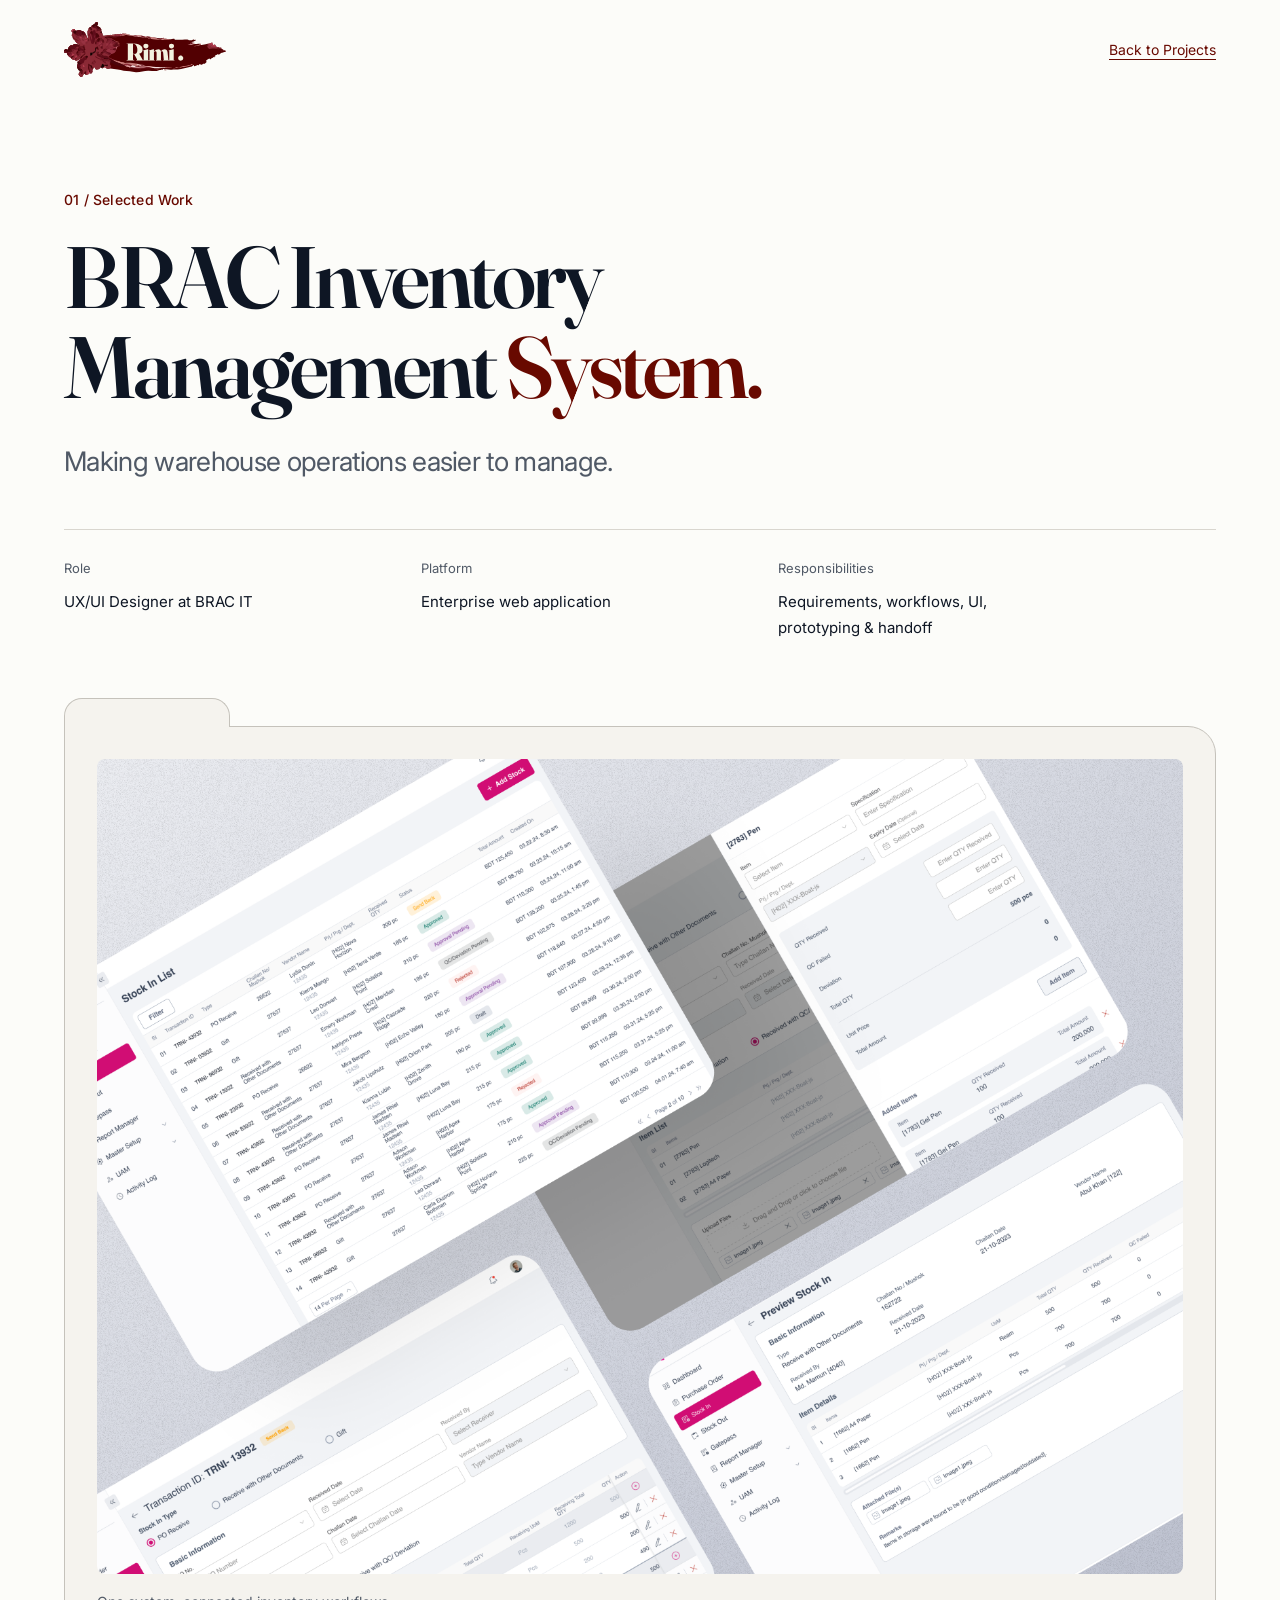
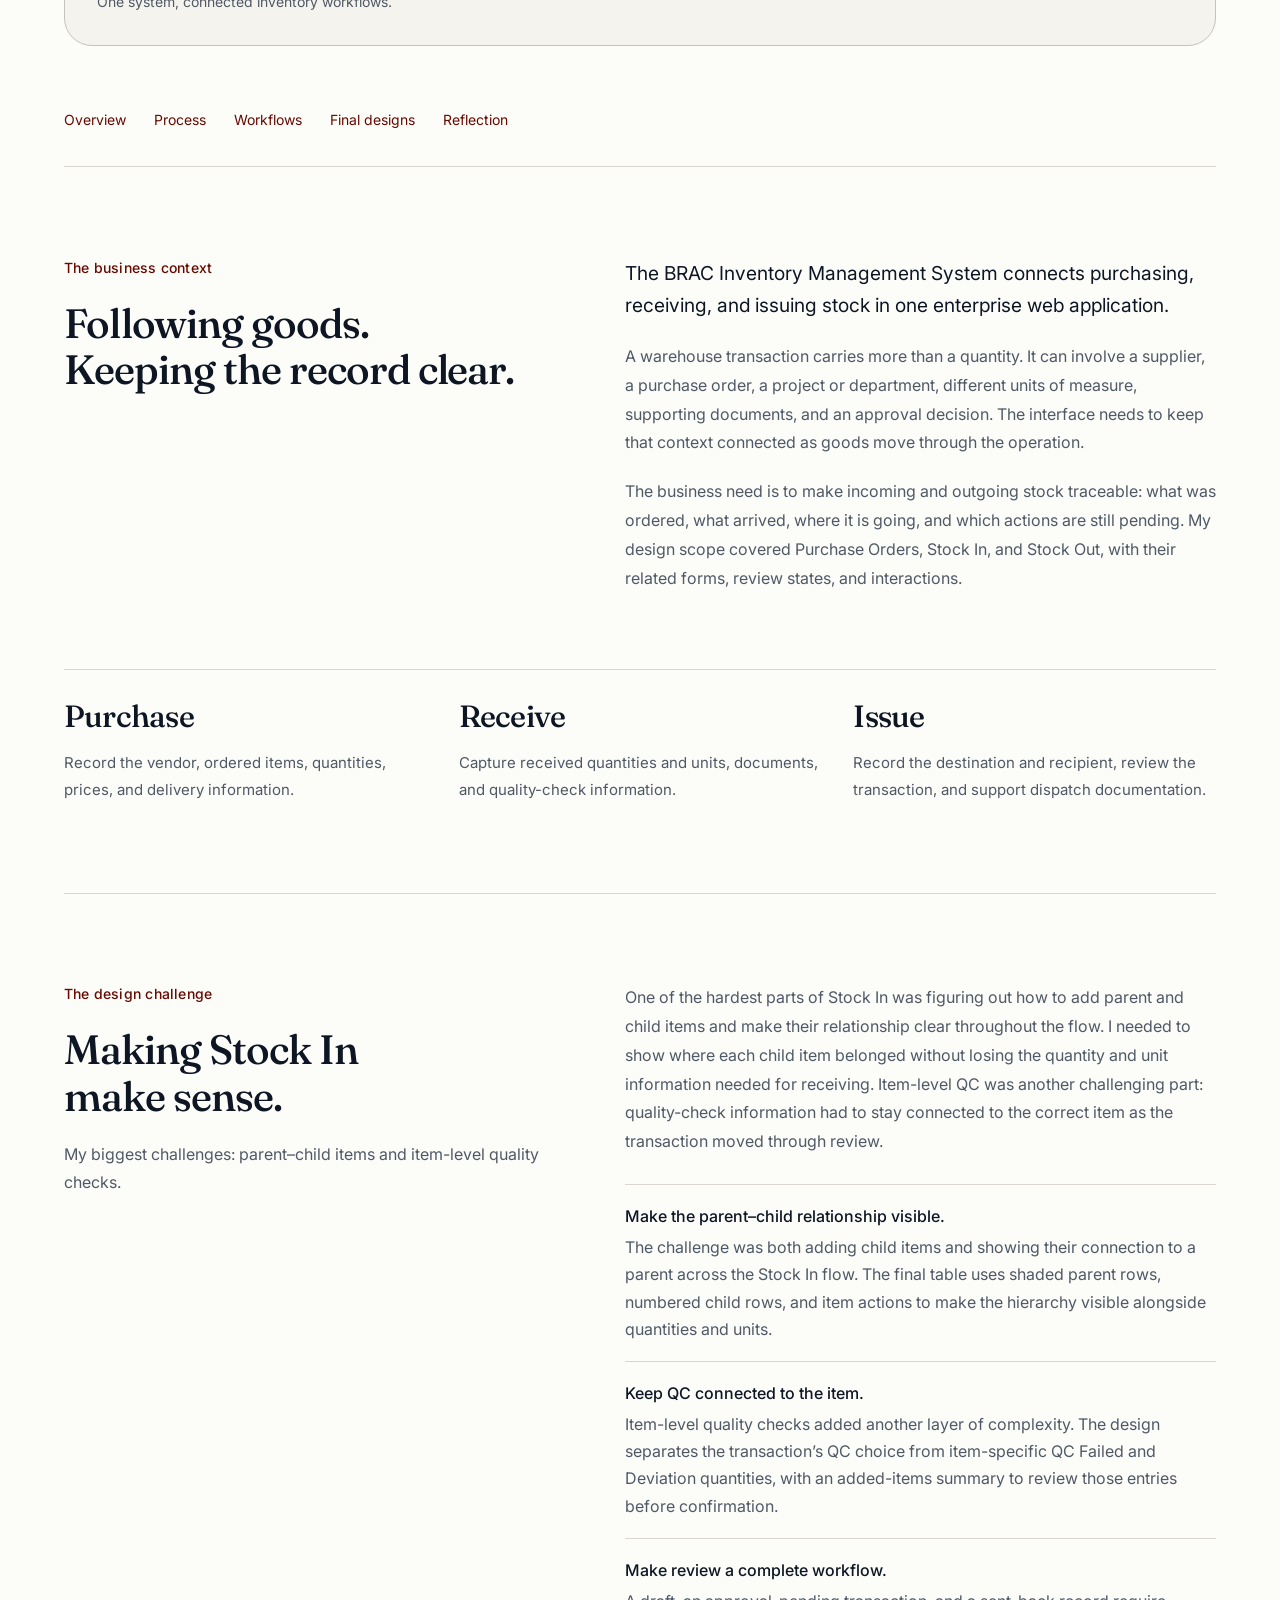
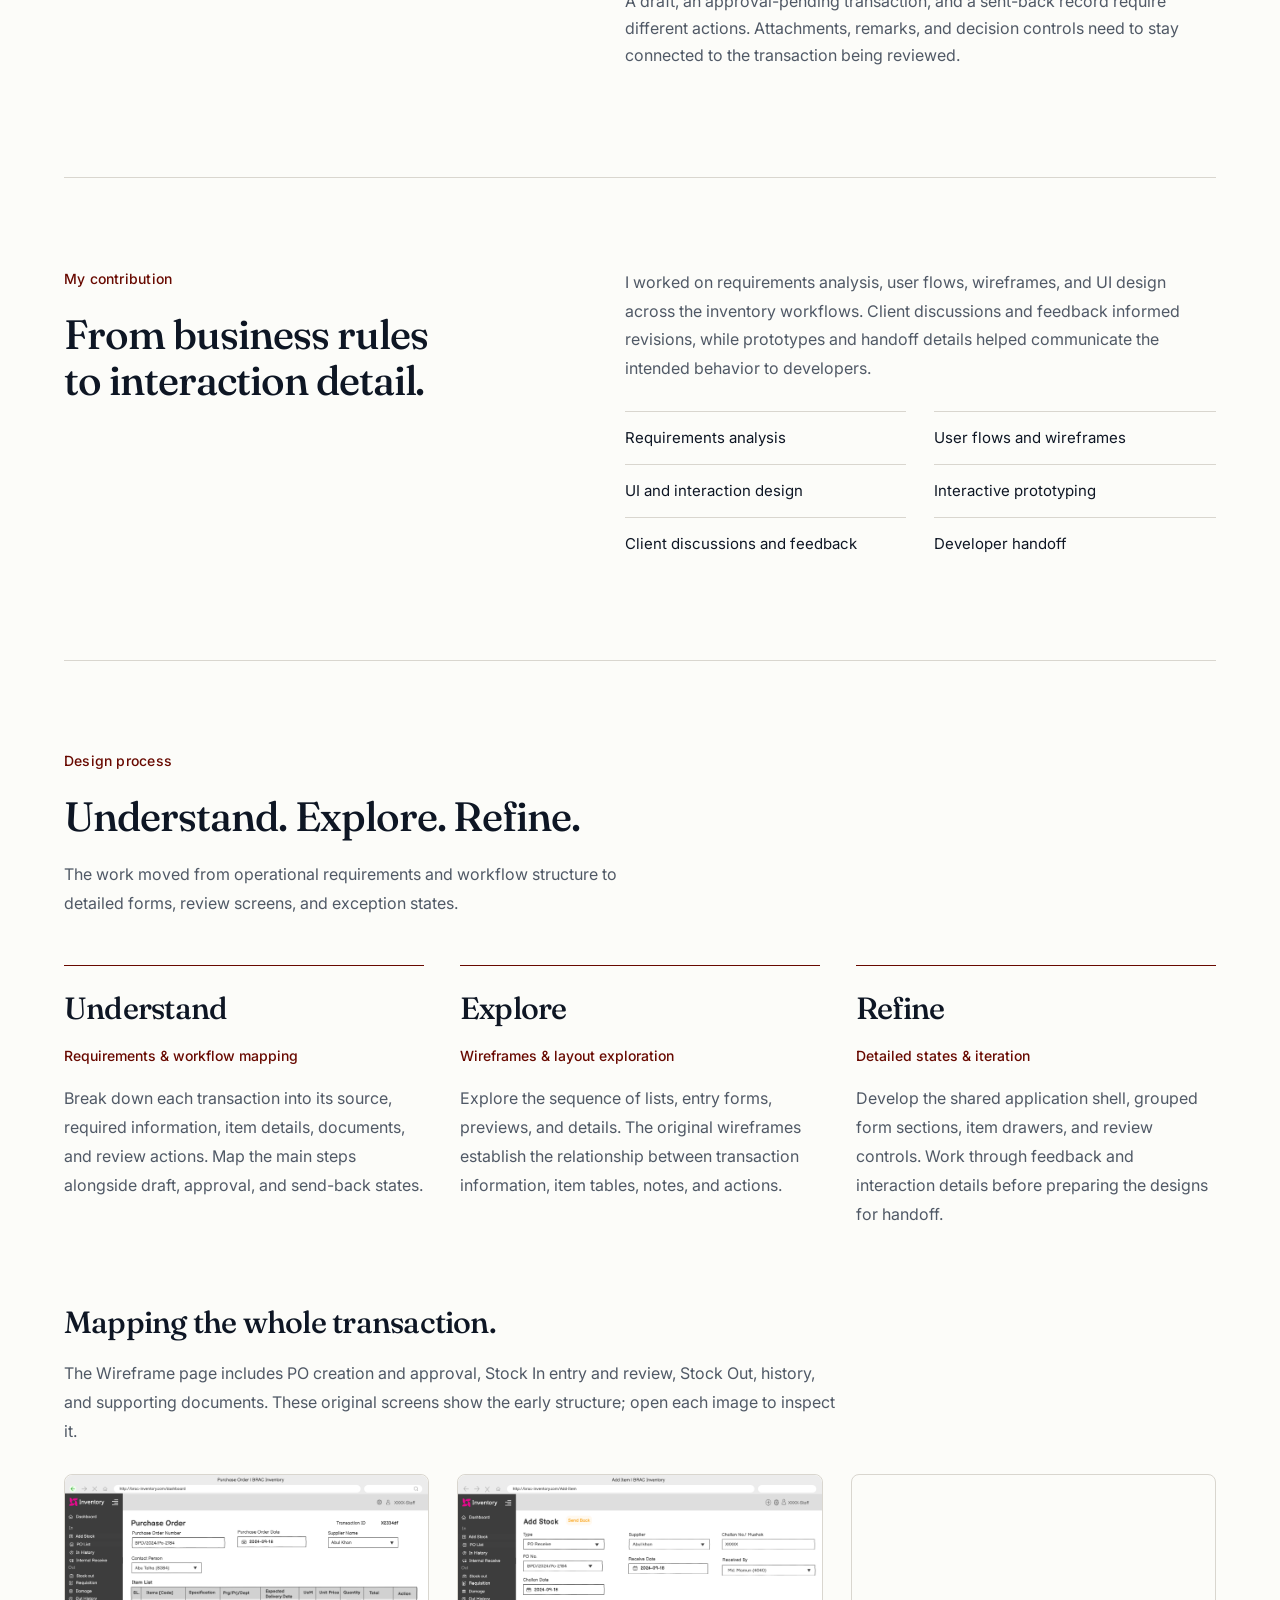
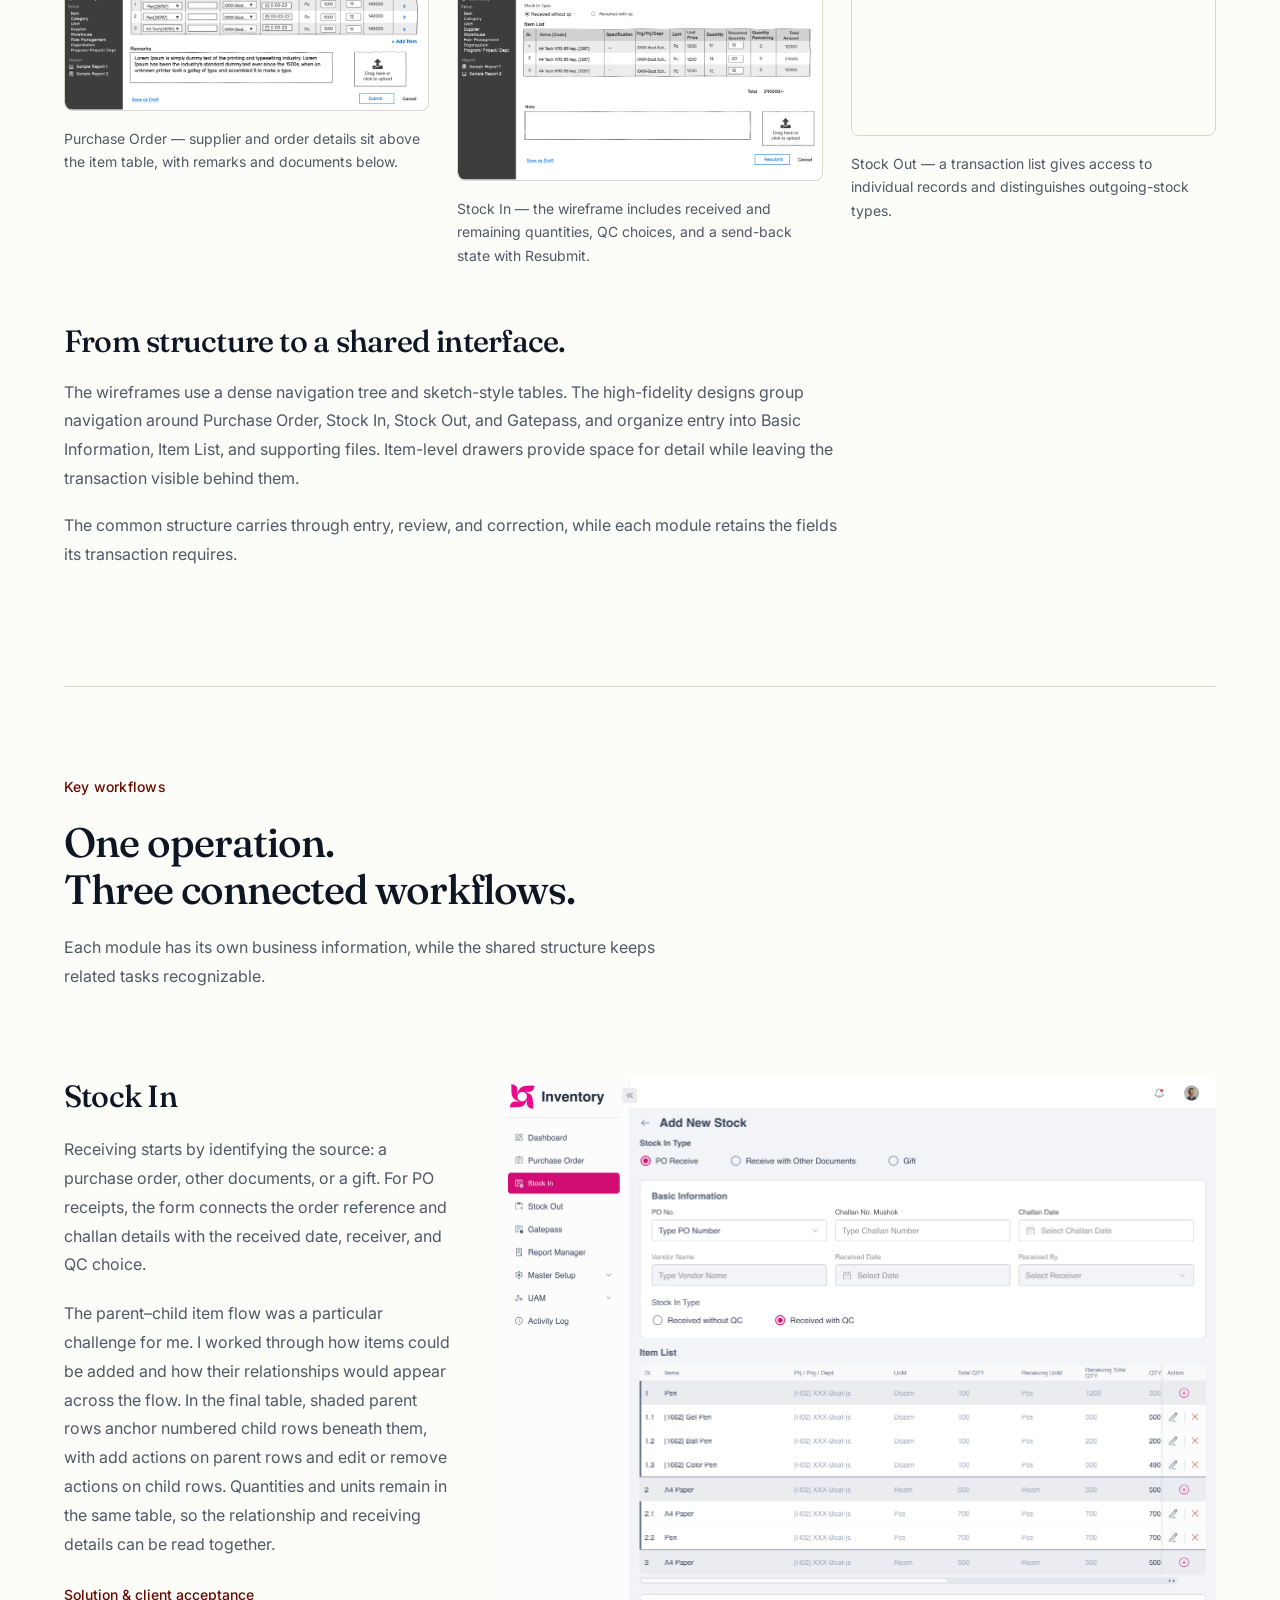
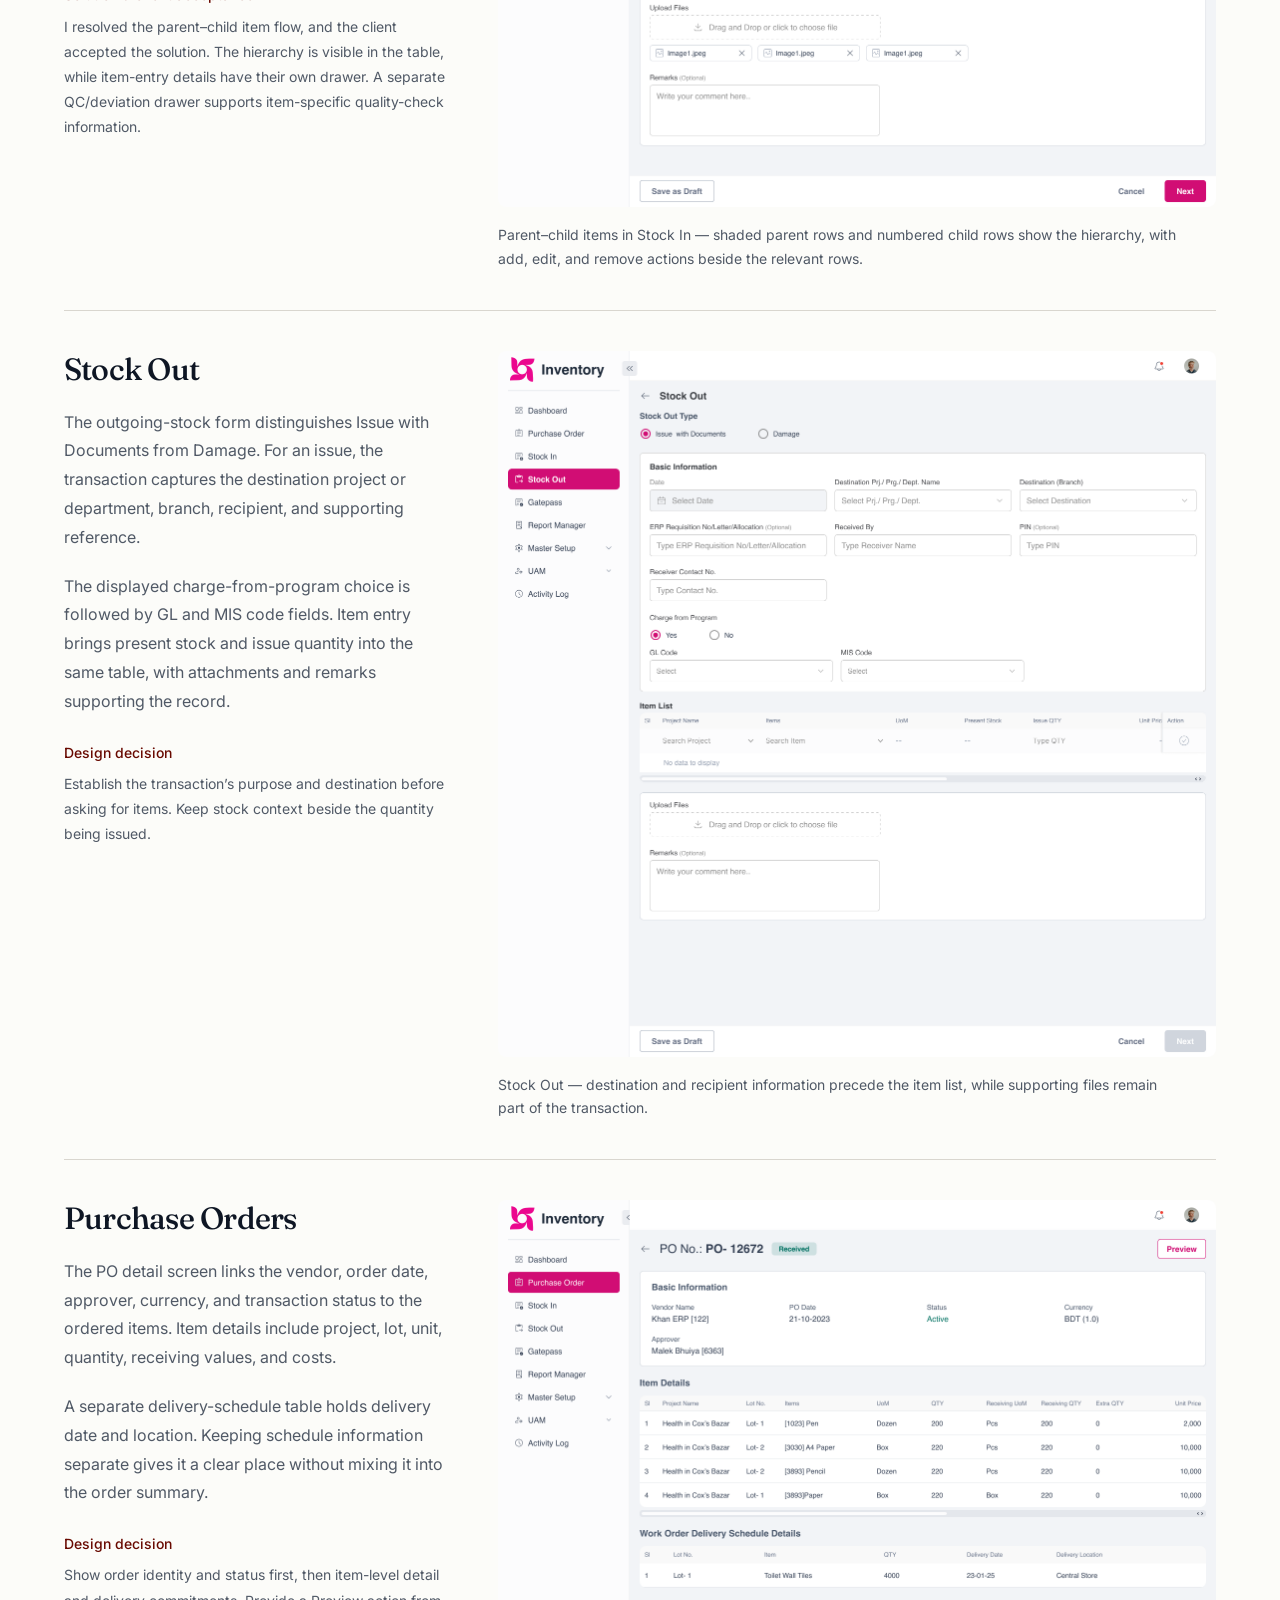
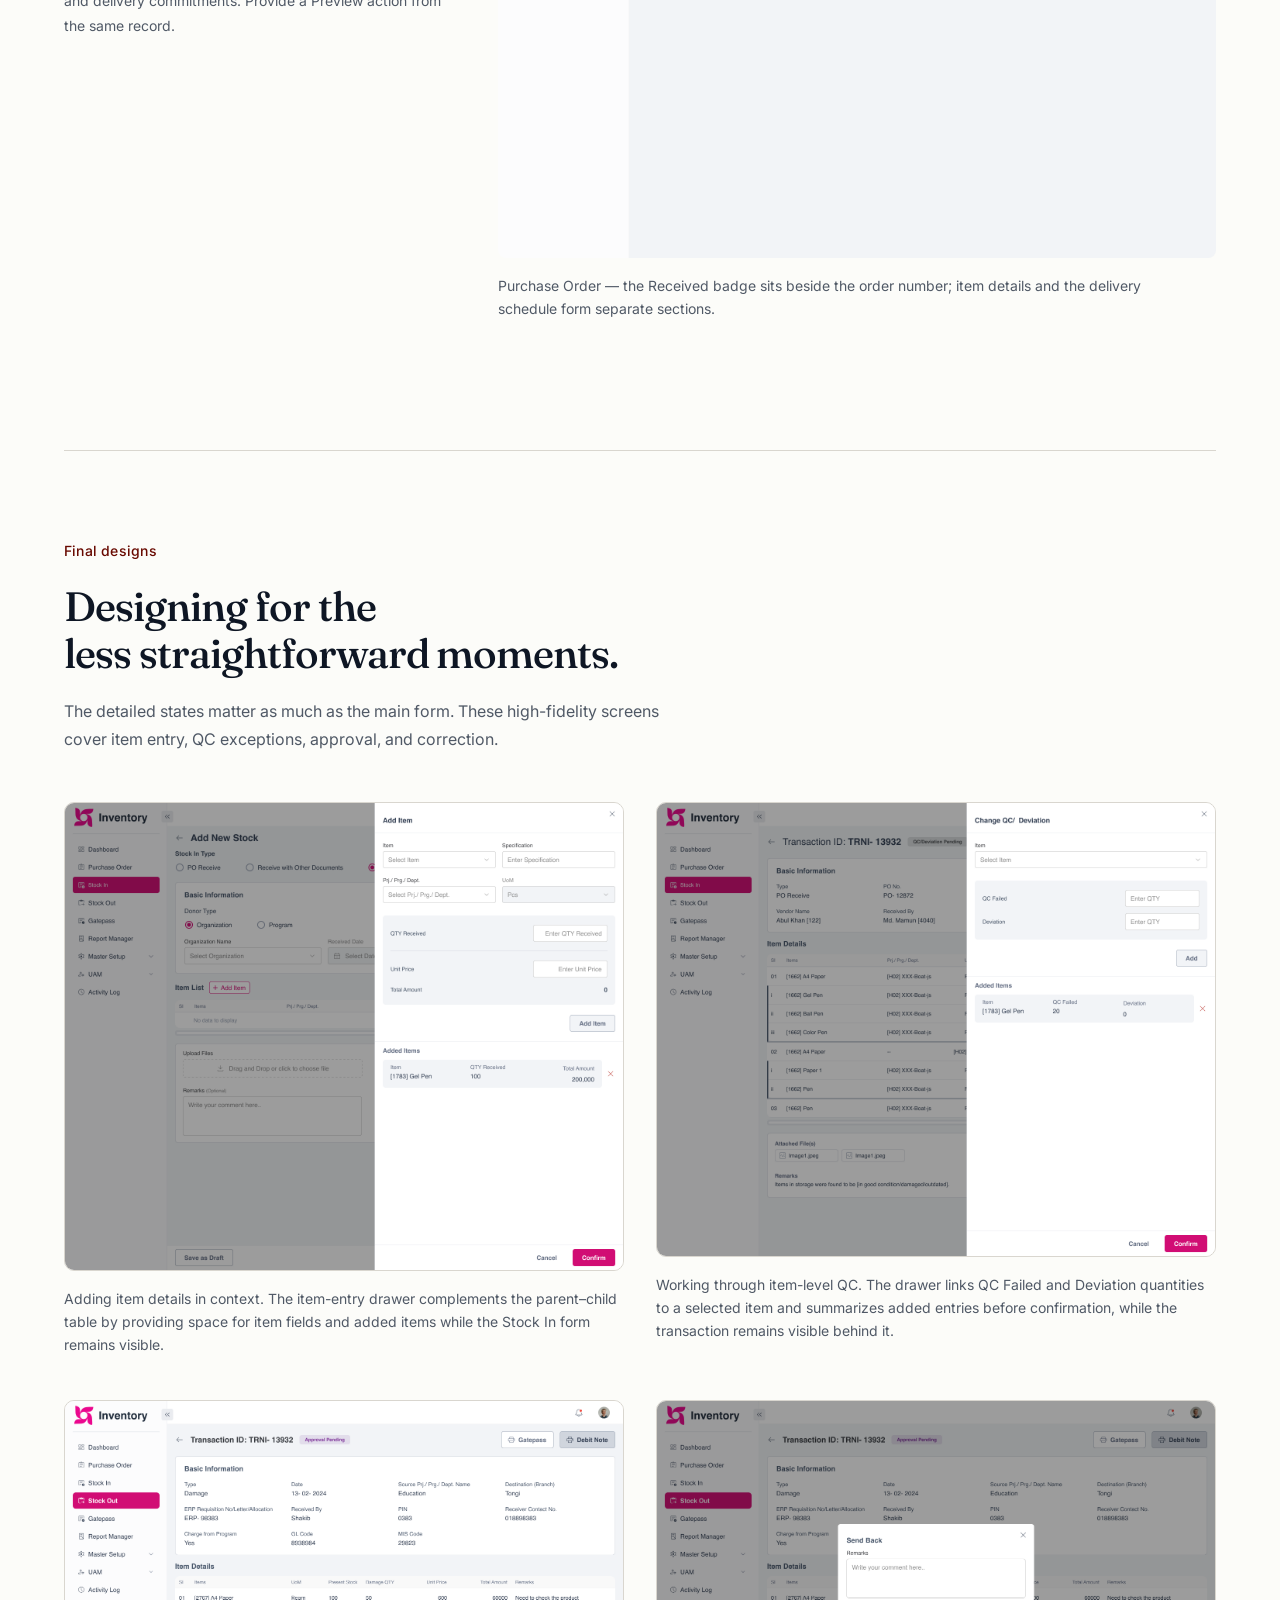
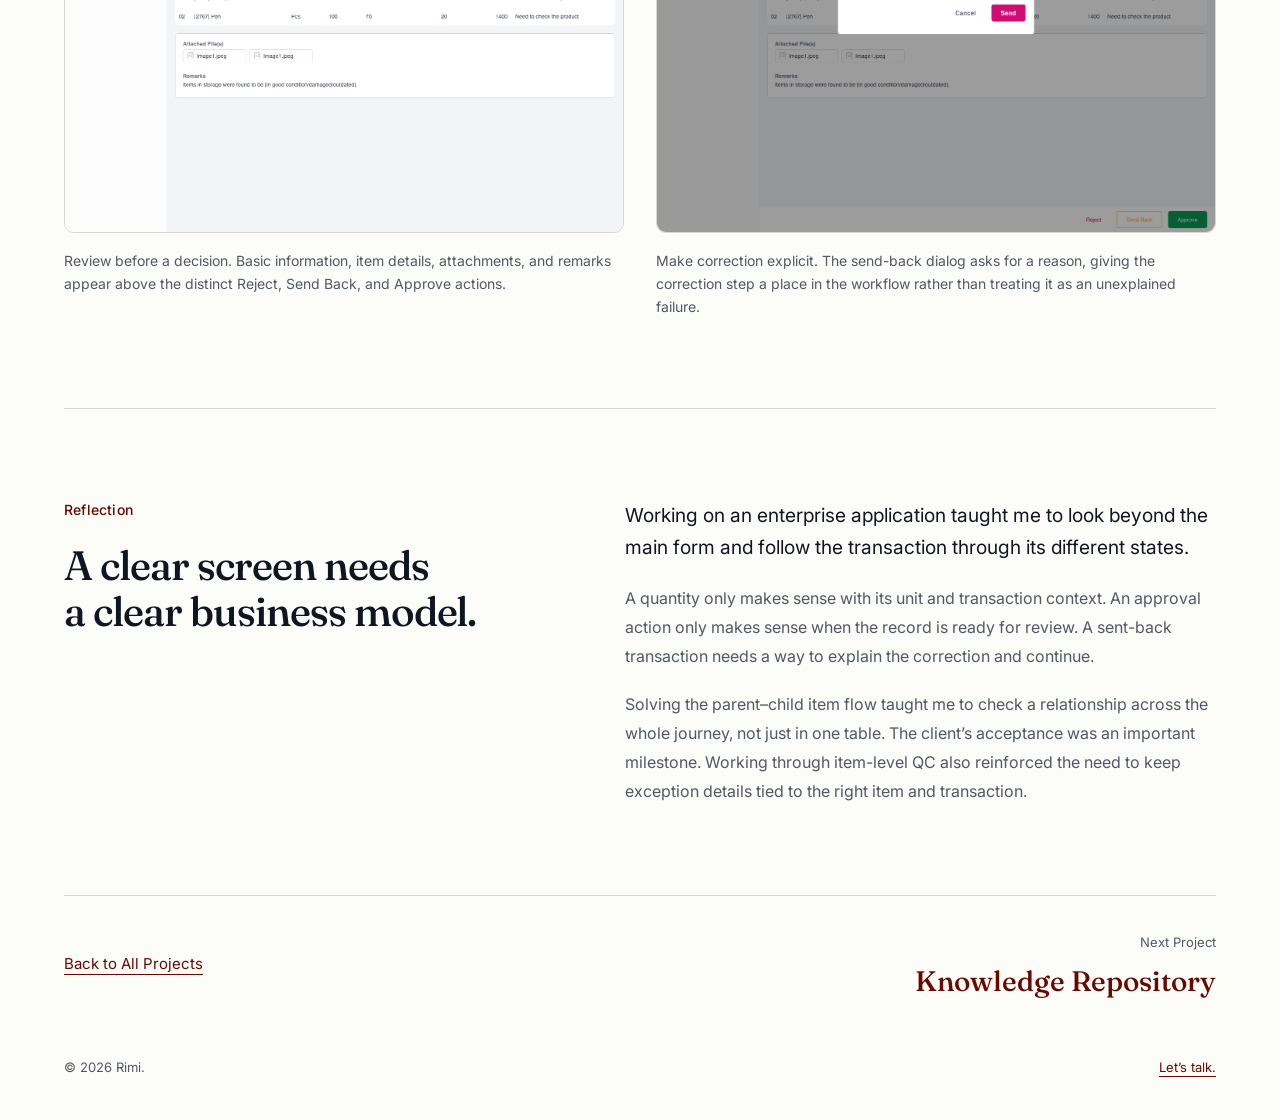
==== projects/inventory/index.html @ 2a89ee3b "Use clean project URLs with backward-compatible redirects" ====
<!doctype html>
<html lang="en">
<head>
  <meta charset="utf-8">
  <meta name="viewport" content="width=device-width,initial-scale=1">
  <title>BRAC Inventory Management System — Rimi</title>
  <meta name="description" content="A UX case study of BRAC Inventory Management System: requirements, workflow mapping, interface design, and handoff for stock and purchase-order operations.">
  <link rel="stylesheet" href="../project.css">
  <link rel="stylesheet" href="../inventory.css?v=20261121-figma-analysis">
  <script src="../inventory.js?v=20261121-figma-analysis" defer></script>
</head>
<body class="inventory-case">
  <a class="case-skip" href="#case-main">Skip to case study</a>
  <div class="case-reading-progress" aria-hidden="true"></div>
  <nav class="case-nav" aria-label="Case study navigation">
    <a class="case-wordmark" href="../../" aria-label="Rimi — portfolio home"><img src="../../assets/brand/rimi-floral-logo.svg" alt="Rimi" width="162" height="55"></a>
    <a class="case-back" href="../../#work">Back to Projects</a>
  </nav>
  <main id="case-main">
    <header class="case-hero">
      <p class="case-eyebrow">01 / Selected Work</p>
      <h1>BRAC Inventory<br>Management <span>System.</span></h1>
      <p class="case-subtitle">Making warehouse operations easier to manage.</p>
      <dl class="case-facts">
        <div><dt>Role</dt><dd>UX/UI Designer at BRAC IT</dd></div>
        <div><dt>Platform</dt><dd>Enterprise web application</dd></div>
        <div><dt>Responsibilities</dt><dd>Requirements, workflows, UI, prototyping &amp; handoff</dd></div>
      </dl>
    </header>

    <figure class="case-folder case-hero-image">
      <button class="case-image-button" type="button" data-image="../../assets/inventory-mockup-selected.png" data-caption="Inventory interface overview — Stock In list, transaction details, and item-entry views." aria-label="Enlarge the Inventory Management interface overview">
        <img src="../../assets/inventory-mockup-selected.png" alt="A composition of BRAC Inventory screens showing the Stock In list, an item-entry form, and transaction preview" width="1600" height="1200" fetchpriority="high" decoding="async">
        
      </button>
      <figcaption>One system, connected inventory workflows.</figcaption>
    </figure>

    <nav class="case-contents" aria-label="On this page">
      <a href="#overview">Overview</a><a href="#process">Process</a><a href="#workflows">Workflows</a><a href="#designs">Final designs</a><a href="#reflection">Reflection</a>
    </nav>

    <section class="case-section case-split" id="overview" aria-labelledby="overview-title">
      <div class="case-section-intro"><p class="case-eyebrow">The business context</p><h2 id="overview-title">Following goods.<br>Keeping the record clear.</h2></div>
      <div class="case-prose"><p class="case-lead">The BRAC Inventory Management System connects purchasing, receiving, and issuing stock in one enterprise web application.</p><p>A warehouse transaction carries more than a quantity. It can involve a supplier, a purchase order, a project or department, different units of measure, supporting documents, and an approval decision. The interface needs to keep that context connected as goods move through the operation.</p><p>The business need is to make incoming and outgoing stock traceable: what was ordered, what arrived, where it is going, and which actions are still pending. My design scope covered Purchase Orders, Stock In, and Stock Out, with their related forms, review states, and interactions.</p></div>
      <div class="case-business-flow" aria-label="Business workflow"><div><h3>Purchase</h3><p>Record the vendor, ordered items, quantities, prices, and delivery information.</p></div><div><h3>Receive</h3><p>Capture received quantities and units, documents, and quality-check information.</p></div><div><h3>Issue</h3><p>Record the destination and recipient, review the transaction, and support dispatch documentation.</p></div></div>
    </section>

    <section class="case-section case-split" id="challenge" aria-labelledby="challenge-title">
      <div class="case-section-intro"><p class="case-eyebrow">The design challenge</p><h2 id="challenge-title">Making Stock In<br>make sense.</h2><p class="case-section-summary">My biggest challenges: parent–child items and item-level quality checks.</p></div>
      <div class="case-prose"><p>One of the hardest parts of Stock In was figuring out how to add parent and child items and make their relationship clear throughout the flow. I needed to show where each child item belonged without losing the quantity and unit information needed for receiving. Item-level QC was another challenging part: quality-check information had to stay connected to the correct item as the transaction moved through review.</p><ul class="case-editorial-list"><li><strong>Make the parent–child relationship visible.</strong><span>The challenge was both adding child items and showing their connection to a parent across the Stock In flow. The final table uses shaded parent rows, numbered child rows, and item actions to make the hierarchy visible alongside quantities and units.</span></li><li><strong>Keep QC connected to the item.</strong><span>Item-level quality checks added another layer of complexity. The design separates the transaction’s QC choice from item-specific QC Failed and Deviation quantities, with an added-items summary to review those entries before confirmation.</span></li><li><strong>Make review a complete workflow.</strong><span>A draft, an approval-pending transaction, and a sent-back record require different actions. Attachments, remarks, and decision controls need to stay connected to the transaction being reviewed.</span></li></ul></div>
    </section>

    <section class="case-section case-split" aria-labelledby="role-title">
      <div class="case-section-intro"><p class="case-eyebrow">My contribution</p><h2 id="role-title">From business rules<br>to interaction detail.</h2></div>
      <div class="case-prose"><p>I worked on requirements analysis, user flows, wireframes, and UI design across the inventory workflows. Client discussions and feedback informed revisions, while prototypes and handoff details helped communicate the intended behavior to developers.</p><ul class="case-role-list"><li>Requirements analysis</li><li>User flows and wireframes</li><li>UI and interaction design</li><li>Interactive prototyping</li><li>Client discussions and feedback</li><li>Developer handoff</li></ul></div>
    </section>

    <section class="case-section case-process" id="process" aria-labelledby="process-title">
      <div class="case-section-intro"><p class="case-eyebrow">Design process</p><h2 id="process-title">Understand. Explore. Refine.</h2><p class="case-section-summary">The work moved from operational requirements and workflow structure to detailed forms, review screens, and exception states.</p></div>
      <ol class="case-process-track"><li><h3>Understand</h3><p class="case-stage-label">Requirements &amp; workflow mapping</p><p>Break down each transaction into its source, required information, item details, documents, and review actions. Map the main steps alongside draft, approval, and send-back states.</p></li><li><h3>Explore</h3><p class="case-stage-label">Wireframes &amp; layout exploration</p><p>Explore the sequence of lists, entry forms, previews, and details. The original wireframes establish the relationship between transaction information, item tables, notes, and actions.</p></li><li><h3>Refine</h3><p class="case-stage-label">Detailed states &amp; iteration</p><p>Develop the shared application shell, grouped form sections, item drawers, and review controls. Work through feedback and interaction details before preparing the designs for handoff.</p></li></ol>
      <div class="case-subsection-heading"><h3>Mapping the whole transaction.</h3><p>The Wireframe page includes PO creation and approval, Stock In entry and review, Stock Out, history, and supporting documents. These original screens show the early structure; open each image to inspect it.</p></div>
      <div class="case-wireframes">
<figure class="case-screen"><button class="case-image-button" type="button" data-image="../../assets/inventory-case/wireframe-purchase-order.png" data-caption="Purchase Order — supplier and order details sit above the item table, with remarks and documents below." aria-label="Enlarge: Original Purchase Order wireframe with supplier fields, item table, remarks, and upload"><img src="../../assets/inventory-case/wireframe-purchase-order.png" alt="Original Purchase Order wireframe with supplier fields, item table, remarks, and upload" width="1728" height="1117" loading="lazy" decoding="async"></button><figcaption>Purchase Order — supplier and order details sit above the item table, with remarks and documents below.</figcaption></figure><figure class="case-screen"><button class="case-image-button" type="button" data-image="../../assets/inventory-case/wireframe-stock-in.png" data-caption="Stock In — the wireframe includes received and remaining quantities, QC choices, and a send-back state with Resubmit." aria-label="Enlarge: Original Stock In wireframe in a send-back state with received and remaining quantities"><img src="../../assets/inventory-case/wireframe-stock-in.png" alt="Original Stock In wireframe in a send-back state with received and remaining quantities" width="1728" height="1454" loading="lazy" decoding="async"></button><figcaption>Stock In — the wireframe includes received and remaining quantities, QC choices, and a send-back state with Resubmit.</figcaption></figure><figure class="case-screen"><button class="case-image-button" type="button" data-image="../../assets/inventory-case/wireframe-stock-out.png" data-caption="Stock Out — a transaction list gives access to individual records and distinguishes outgoing-stock types." aria-label="Enlarge: Original Stock Out list wireframe with transaction types and Open actions"><img src="../../assets/inventory-case/wireframe-stock-out.png" alt="Original Stock Out list wireframe with transaction types and Open actions" width="1728" height="1240" loading="lazy" decoding="async"></button><figcaption>Stock Out — a transaction list gives access to individual records and distinguishes outgoing-stock types.</figcaption></figure></div>
      <div class="case-subsection-heading"><h3>From structure to a shared interface.</h3><p>The wireframes use a dense navigation tree and sketch-style tables. The high-fidelity designs group navigation around Purchase Order, Stock In, Stock Out, and Gatepass, and organize entry into Basic Information, Item List, and supporting files. Item-level drawers provide space for detail while leaving the transaction visible behind them.</p><p>The common structure carries through entry, review, and correction, while each module retains the fields its transaction requires.</p></div>
    </section>

    <section class="case-section" id="workflows" aria-labelledby="workflows-title">
      <div class="case-section-intro case-section-wide"><p class="case-eyebrow">Key workflows</p><h2 id="workflows-title">One operation.<br>Three connected workflows.</h2><p class="case-section-summary">Each module has its own business information, while the shared structure keeps related tasks recognizable.</p></div>
      <article class="case-workflow" aria-labelledby="stock-in-title"><div class="case-workflow-copy"><h3 id="stock-in-title">Stock In</h3><p>Receiving starts by identifying the source: a purchase order, other documents, or a gift. For PO receipts, the form connects the order reference and challan details with the received date, receiver, and QC choice.</p><p>The parent–child item flow was a particular challenge for me. I worked through how items could be added and how their relationships would appear across the flow. In the final table, shaded parent rows anchor numbered child rows beneath them, with add actions on parent rows and edit or remove actions on child rows. Quantities and units remain in the same table, so the relationship and receiving details can be read together.</p><p class="case-decision"><strong>Solution &amp; client acceptance</strong>I resolved the parent–child item flow, and the client accepted the solution. The hierarchy is visible in the table, while item-entry details have their own drawer. A separate QC/deviation drawer supports item-specific quality-check information.</p></div><figure class="case-screen"><button class="case-image-button" type="button" data-image="../../assets/inventory-case/stock-in-entry.png" data-caption="Parent–child items in Stock In — shaded parent rows and numbered child rows show the hierarchy, with add, edit, and remove actions beside the relevant rows." aria-label="Enlarge: High-fidelity Stock In form with receipt source, QC options, grouped items, and draft action"><img src="../../assets/inventory-case/stock-in-entry.png" alt="High-fidelity Stock In form with receipt source, QC options, grouped items, and draft action" width="1440" height="1463" loading="lazy" decoding="async"></button><figcaption>Parent–child items in Stock In — shaded parent rows and numbered child rows show the hierarchy, with add, edit, and remove actions beside the relevant rows.</figcaption></figure></article><article class="case-workflow" aria-labelledby="stock-out-title"><div class="case-workflow-copy"><h3 id="stock-out-title">Stock Out</h3><p>The outgoing-stock form distinguishes Issue with Documents from Damage. For an issue, the transaction captures the destination project or department, branch, recipient, and supporting reference.</p><p>The displayed charge-from-program choice is followed by GL and MIS code fields. Item entry brings present stock and issue quantity into the same table, with attachments and remarks supporting the record.</p><p class="case-decision"><strong>Design decision</strong>Establish the transaction’s purpose and destination before asking for items. Keep stock context beside the quantity being issued.</p></div><figure class="case-screen"><button class="case-image-button" type="button" data-image="../../assets/inventory-case/stock-out-entry.png" data-caption="Stock Out — destination and recipient information precede the item list, while supporting files remain part of the transaction." aria-label="Enlarge: High-fidelity Stock Out issue form with destination, recipient, accounting codes, and item list"><img src="../../assets/inventory-case/stock-out-entry.png" alt="High-fidelity Stock Out issue form with destination, recipient, accounting codes, and item list" width="1440" height="1417" loading="lazy" decoding="async"></button><figcaption>Stock Out — destination and recipient information precede the item list, while supporting files remain part of the transaction.</figcaption></figure></article><article class="case-workflow" aria-labelledby="purchase-title"><div class="case-workflow-copy"><h3 id="purchase-title">Purchase Orders</h3><p>The PO detail screen links the vendor, order date, approver, currency, and transaction status to the ordered items. Item details include project, lot, unit, quantity, receiving values, and costs.</p><p>A separate delivery-schedule table holds delivery date and location. Keeping schedule information separate gives it a clear place without mixing it into the order summary.</p><p class="case-decision"><strong>Design decision</strong>Show order identity and status first, then item-level detail and delivery commitments. Provide a Preview action from the same record.</p></div><figure class="case-screen"><button class="case-image-button" type="button" data-image="../../assets/inventory-case/purchase-order-detail.png?v=20261121-viewport" data-caption="Purchase Order — the Received badge sits beside the order number; item details and the delivery schedule form separate sections." aria-label="Enlarge: High-fidelity received Purchase Order detail with vendor information, item details, and delivery schedule"><img src="../../assets/inventory-case/purchase-order-detail.png?v=20261121-viewport" alt="High-fidelity received Purchase Order detail with vendor information, item details, and delivery schedule" width="1440" height="1320" loading="lazy" decoding="async"></button><figcaption>Purchase Order — the Received badge sits beside the order number; item details and the delivery schedule form separate sections.</figcaption></figure></article></section>

    <section class="case-section" id="designs" aria-labelledby="designs-title">
      <div class="case-section-intro case-section-wide"><p class="case-eyebrow">Final designs</p><h2 id="designs-title">Designing for the<br>less straightforward moments.</h2><p class="case-section-summary">The detailed states matter as much as the main form. These high-fidelity screens cover item entry, QC exceptions, approval, and correction.</p></div>
      <div class="case-gallery case-detail-gallery">
<figure class="case-screen case-gallery-wide"><button class="case-image-button" type="button" data-image="../../assets/inventory-case/stock-in-item-drawer.png" data-caption="Adding item details in context. The item-entry drawer complements the parent–child table by providing space for item fields and added items while the Stock In form remains visible." aria-label="Enlarge: Stock In item-entry drawer over the transaction form"><img src="../../assets/inventory-case/stock-in-item-drawer.png" alt="Stock In item-entry drawer over the transaction form" width="1440" height="1204" loading="lazy" decoding="async"></button><figcaption>Adding item details in context. The item-entry drawer complements the parent–child table by providing space for item fields and added items while the Stock In form remains visible.</figcaption></figure><figure class="case-screen case-gallery-wide"><button class="case-image-button" type="button" data-image="../../assets/inventory-case/qc-deviation.png" data-caption="Working through item-level QC. The drawer links QC Failed and Deviation quantities to a selected item and summarizes added entries before confirmation, while the transaction remains visible behind it." aria-label="Enlarge: Change QC and Deviation drawer with failed quantities and added items"><img src="../../assets/inventory-case/qc-deviation.png" alt="Change QC and Deviation drawer with failed quantities and added items" width="1440" height="1168" loading="lazy" decoding="async"></button><figcaption>Working through item-level QC. The drawer links QC Failed and Deviation quantities to a selected item and summarizes added entries before confirmation, while the transaction remains visible behind it.</figcaption></figure><figure class="case-screen case-gallery-wide"><button class="case-image-button" type="button" data-image="../../assets/inventory-case/stock-out-approval.png" data-caption="Review before a decision. Basic information, item details, attachments, and remarks appear above the distinct Reject, Send Back, and Approve actions." aria-label="Enlarge: Stock Out approval screen with transaction data and Reject Send Back Approve actions"><img src="../../assets/inventory-case/stock-out-approval.png" alt="Stock Out approval screen with transaction data and Reject Send Back Approve actions" width="1440" height="1113" loading="lazy" decoding="async"></button><figcaption>Review before a decision. Basic information, item details, attachments, and remarks appear above the distinct Reject, Send Back, and Approve actions.</figcaption></figure><figure class="case-screen case-gallery-wide"><button class="case-image-button" type="button" data-image="../../assets/inventory-case/stock-out-send-back.png" data-caption="Make correction explicit. The send-back dialog asks for a reason, giving the correction step a place in the workflow rather than treating it as an unexplained failure." aria-label="Enlarge: Stock Out send-back dialog with a reason field"><img src="../../assets/inventory-case/stock-out-send-back.png" alt="Stock Out send-back dialog with a reason field" width="1440" height="1113" loading="lazy" decoding="async"></button><figcaption>Make correction explicit. The send-back dialog asks for a reason, giving the correction step a place in the workflow rather than treating it as an unexplained failure.</figcaption></figure></div></section>

    <section class="case-section case-reflection case-split" id="reflection" aria-labelledby="reflection-title">
      <div class="case-section-intro"><p class="case-eyebrow">Reflection</p><h2 id="reflection-title">A clear screen needs<br>a clear business model.</h2></div>
      <div class="case-prose"><p class="case-lead">Working on an enterprise application taught me to look beyond the main form and follow the transaction through its different states.</p><p>A quantity only makes sense with its unit and transaction context. An approval action only makes sense when the record is ready for review. A sent-back transaction needs a way to explain the correction and continue.</p><p>Solving the parent–child item flow taught me to check a relationship across the whole journey, not just in one table. The client’s acceptance was an important milestone. Working through item-level QC also reinforced the need to keep exception details tied to the right item and transaction.</p></div>
    </section>

    <nav class="case-next" aria-label="More projects"><a class="case-all" href="../../#work">Back to All Projects</a><a class="case-next-project" href="../knowledge-repository/"><span>Next Project</span><strong>Knowledge Repository</strong></a></nav>
  </main>
  <footer class="case-footer"><span>© 2026 Rimi.</span><a href="../../#contact">Let’s talk.</a></footer>
  <dialog class="case-image-dialog" aria-labelledby="case-image-title"><div class="case-dialog-toolbar"><h2 id="case-image-title">Design detail</h2><a id="case-image-original" href="../../assets/inventory.png" target="_blank" rel="noopener">Open original</a><button id="case-image-close" type="button" aria-label="Close enlarged image">Close <span aria-hidden="true">×</span></button></div><div class="case-dialog-image"><img id="case-image-expanded" alt=""></div><p id="case-image-caption"></p></dialog>
</body>
</html>
---- projects/project.css ----
@import url('https://fonts.googleapis.com/css2?family=Fraunces:opsz,wght@9..144,600;9..144,900&family=Inter:wght@400;500;600&display=swap');
*{box-sizing:border-box}body{margin:0;background:#fdfdfb;color:#111827;font:16px/1.65 Inter,Arial,sans-serif}main{max-width:1200px;margin:auto;padding:48px 5vw 64px}a{color:#680900;text-underline-offset:5px}.back{font-size:14px}header{padding:64px 0 40px;max-width:920px}.category{color:#680900;font-size:14px;font-weight:500}h1{font:600 clamp(40px,6vw,80px)/1.05 Fraunces,Georgia,serif;letter-spacing:-.03em;margin:16px 0 28px}.intro{font-size:clamp(17px,1.5vw,20px);color:#525a66;max-width:70ch}.preview{display:block;background:#f5f3ee;border:1px solid #c5c2bb;border-radius:16px;overflow:hidden}.preview img{display:block;width:100%;height:auto}section{padding:40px 0;max-width:780px}h2{font:600 32px/1.2 Fraunces,Georgia,serif}li{padding:5px 0}footer{border-top:1px solid #dedbd5;padding-top:24px}a:focus-visible{outline:2px solid #680900;outline-offset:5px}@media(max-width:600px){main{padding:28px 24px 40px}header{padding-top:40px}}
---- projects/inventory.css ----
/* Inventory only: portfolio typography, palette, spacing, and folder language. */
.inventory-case {
  --case-bg: oklch(99% .003 95);
  --case-surface: #f5f3ee;
  --case-ink: oklch(20% .03 260);
  --case-muted: #505966;
  --case-brand: #680900;
  --case-line: #d9d6cf;
  --case-display: 'Fraunces', Georgia, serif;
  --case-body: 'Inter', -apple-system, BlinkMacSystemFont, sans-serif;
  background: var(--case-bg); color: var(--case-ink); font-family: var(--case-body);
  -webkit-font-smoothing: antialiased;
}
.inventory-case *, .inventory-case *::before, .inventory-case *::after { box-sizing: border-box; }
.inventory-case { margin: 0; }
.inventory-case a { color: var(--case-brand); text-underline-offset: .3em; text-decoration-thickness: 1px; }
.inventory-case button { font: inherit; cursor: pointer; }
.inventory-case img { max-width: 100%; display: block; }
.inventory-case :focus-visible { outline: 2px solid var(--case-brand); outline-offset: 5px; }
.inventory-case .case-skip { position: fixed; top: 12px; left: 20px; z-index: 20; padding: 10px 18px; background: var(--case-bg); border: 1px solid var(--case-brand); transform: translateY(-180%); }
.inventory-case .case-skip:focus { transform: none; }
.case-reading-progress { position: fixed; top: 0; left: 0; height: 2px; width: 100%; background: var(--case-brand); transform: scaleX(var(--case-progress, 0)); transform-origin: left; z-index: 15; pointer-events: none; }
.inventory-case .case-nav { max-width: 1600px; margin: auto; padding: 22px 5vw; display: flex; align-items: center; justify-content: space-between; gap: 24px; }
.case-wordmark { display: inline-flex; flex: 0 0 auto; }
.case-wordmark img { width: 162px; height: 55px; object-fit: contain; }
.inventory-case .case-back { font-size: .875rem; min-height: 44px; display: inline-flex; align-items: center; }
.inventory-case main { max-width: 1440px; margin-inline: auto; padding: 0 5vw; }
.inventory-case .case-hero { max-width: none; padding: clamp(48px, 7vw, 104px) 0 48px; }
.inventory-case .case-eyebrow { color: var(--case-brand); font: 500 .875rem/1.5 var(--case-body); margin: 0 0 22px; letter-spacing: .015em; }
.inventory-case h1 { max-width: 19ch; margin: 0; font-family: var(--case-display); font-weight: 600; font-size: clamp(2.625rem, 6.8vw, 6.75rem); letter-spacing: -.04em; line-height: 1.04; overflow-wrap: break-word; }
.inventory-case h1 span { color: var(--case-brand); }
.case-subtitle { font-size: clamp(1.25rem, 2.1vw, 1.875rem); line-height: 1.5; letter-spacing: -.025em; color: var(--case-muted); margin: 28px 0 0; max-width: 35ch; }
.case-facts { display: grid; grid-template-columns: 1fr 1fr 1.35fr; gap: 32px; padding: 28px 0 0; margin: 48px 0 0; border-top: 1px solid var(--case-line); }
.case-facts dt { color: var(--case-muted); font-size: .8125rem; margin-bottom: 10px; }
.case-facts dd { font-size: .9375rem; line-height: 1.7; margin: 0; max-width: 32ch; }
.case-folder { position: relative; margin: 38px 0 0; padding: clamp(16px, 2.5vw, 36px); background: var(--case-surface); border: 1px solid #c5c2bb; border-radius: 0 28px 28px 28px; }
.case-folder::before { content: ''; position: absolute; top: -29px; left: -1px; width: clamp(100px, 13vw, 180px); height: 29px; border: 1px solid #c5c2bb; border-bottom: 0; border-radius: 18px 18px 0 0; background: var(--case-surface); }
.case-image-button { position: relative; display: block; width: 100%; border: 0; padding: 0; background: transparent; color: var(--case-ink); text-align: left; }
.inventory-case .case-image-button img { width: 100%; height: auto; object-fit: contain; border-radius: 8px; }
.case-image-hint { display: flex; align-items: center; gap: 14px; position: absolute; right: 16px; bottom: 16px; padding: 9px 14px; border-radius: 999px; border: 1px solid var(--case-line); color: var(--case-brand); background: var(--case-bg); font-size: .8125rem; transition: background .2s ease; }
.case-image-hint span { font-size: 1.25rem; line-height: 1; }
.case-image-button:hover .case-image-hint { background: #f1e9e5; }
.inventory-case figcaption { padding-top: 16px; font-size: .875rem; line-height: 1.65; color: var(--case-muted); max-width: 76ch; }
.inventory-case figcaption strong { color: var(--case-ink); font-weight: 500; }
.case-contents { display: flex; flex-wrap: wrap; gap: 12px 28px; padding: 26px 0; border-bottom: 1px solid var(--case-line); margin-top: 28px; }
.case-contents a { font-size: .875rem; text-decoration: none; padding: 8px 0; border-bottom: 1px solid transparent; }
.case-contents a:hover, .case-contents a[aria-current="location"] { border-bottom-color: var(--case-brand); }
.inventory-case .case-section { max-width: none; padding: clamp(56px, 7vw, 100px) 0; border-bottom: 1px solid var(--case-line); scroll-margin-top: 32px; }
.case-split { display: grid; grid-template-columns: minmax(0, .9fr) minmax(0, 1.1fr); gap: clamp(36px, 6vw, 88px); }
.inventory-case h2 { font: 500 clamp(1.875rem, 3.2vw, 3.25rem)/1.14 var(--case-display); letter-spacing: -.025em; margin: 0; }
.inventory-case h3 { font: 500 clamp(1.5rem, 2.4vw, 2.25rem)/1.2 var(--case-display); letter-spacing: -.025em; margin: 0; }
.inventory-case h4 { font: 500 1.625rem/1.2 var(--case-display); margin: 16px 0; }
.case-prose { min-width: 0; max-width: 64ch; }
.case-prose p, .case-workflow-copy p, .case-section-summary, .case-process-track p { font-size: 1rem; line-height: 1.8; color: var(--case-muted); margin: 0 0 20px; }
.case-prose p:last-child { margin-bottom: 0; }
.case-prose .case-lead { font-size: clamp(1.125rem, 1.5vw, 1.375rem); line-height: 1.7; color: var(--case-ink); }
.case-editorial-list { list-style: none; margin: 28px 0 0; padding: 0; }
.inventory-case .case-editorial-list li { padding: 18px 0; border-top: 1px solid var(--case-line); }
.case-editorial-list strong, .case-editorial-list span { display: block; font-size: 1rem; line-height: 1.7; }
.case-editorial-list strong { font-weight: 500; margin-bottom: 4px; }
.case-editorial-list span { color: var(--case-muted); }
.case-role-list { display: grid; grid-template-columns: 1fr 1fr; gap: 0 28px; list-style: none; padding: 0; margin: 28px 0 0; }
.inventory-case .case-role-list li { border-top: 1px solid var(--case-line); padding: 14px 0; font-size: .9375rem; line-height: 1.6; }
.case-section-wide { max-width: 720px; margin-bottom: 48px; }
.case-section-summary { max-width: 60ch; margin-top: 20px; }
.case-process .case-section-summary { margin-top: 20px; }
.case-process-track { display: grid; grid-template-columns: repeat(3, minmax(0,1fr)); gap: 36px; list-style: none; padding: 0; margin: 48px 0; }
.inventory-case .case-process-track li { padding: 24px 0 0; border-top: 1px solid var(--case-brand); }
.case-process-track .case-stage-label { margin: 16px 0; font-size: .875rem; font-weight: 500; color: var(--case-brand); }
.case-flow-summary { display: flex; align-items: center; flex-wrap: wrap; gap: 16px; padding: 28px 0; border-top: 1px solid var(--case-line); border-bottom: 1px solid var(--case-line); font-size: .9375rem; }
.case-flow-summary [aria-hidden] { color: var(--case-brand); }
.inventory-case .case-small-note { color: var(--case-muted); font-size: .8125rem; line-height: 1.65; margin: 12px 0 0; }
.case-artifact-placeholder { margin: 28px 0 0; border: 1px dashed #bcb7ac; background: #f5f3ee70; }
.case-artifact-placeholder > div { min-height: 220px; padding: 32px; display: flex; flex-direction: column; justify-content: center; align-items: flex-start; }
.case-placeholder-label { font-size: .8125rem; color: var(--case-brand); }
.case-artifact-placeholder h3 { margin-top: 16px; }
.case-artifact-placeholder p { margin: 16px 0 0; max-width: 46ch; font-size: .9375rem; line-height: 1.7; color: var(--case-muted); }
.inventory-case .case-artifact-placeholder figcaption { padding: 16px 32px; border-top: 1px dashed var(--case-line); max-width: none; }
.case-workflow { display: grid; grid-template-columns: minmax(0,.7fr) minmax(0,1.3fr); gap: 48px; padding: 40px 0; align-items: start; }
.case-workflow + .case-workflow { border-top: 1px solid var(--case-line); }
.case-workflow-copy h3 { margin-bottom: 20px; }
.case-workflow-copy .case-decision { font-size: .875rem; margin-top: 24px; }
.case-decision strong { display: block; color: var(--case-brand); margin-bottom: 6px; font-weight: 500; }
.case-screen { margin: 0; min-width: 0; }
.case-workflow .case-artifact-placeholder { margin-top: 0; }
.case-gallery { display: grid; gap: 56px; }
.case-gallery-wide .case-image-button { border: 1px solid var(--case-line); border-radius: 10px; overflow: hidden; }
.case-gallery-wide .case-image-button img { border-radius: 0; }
.case-reflection { border-bottom: none !important; }
.inventory-case .case-next { display: flex; align-items: center; justify-content: space-between; gap: 32px; border-top: 1px solid var(--case-line); padding: 36px 0; }
.case-all { font-size: .9375rem; }
.inventory-case .case-next-project { display: flex; flex-direction: column; gap: 10px; text-decoration: none; text-align: right; }
.case-next-project span { color: var(--case-muted); font-size: .8125rem; }
.case-next-project strong { font: 500 clamp(1.375rem, 2.2vw, 2rem)/1.2 var(--case-display); }
.case-next-project:hover strong { text-decoration: underline; text-underline-offset: .2em; }
.inventory-case .case-footer { max-width: 1440px; margin: auto; padding: 24px 5vw 40px; border-top: 0; display: flex; justify-content: space-between; font-size: .8125rem; color: var(--case-muted); }
.case-image-dialog { width: min(1320px, calc(100vw - 32px)); max-width: none; max-height: 94svh; padding: 22px; border: 1px solid var(--case-line); border-radius: 18px; background: var(--case-bg); color: var(--case-ink); }
.case-image-dialog::backdrop { background: rgb(14 22 36 / .72); }
.case-dialog-toolbar { display: flex; align-items: center; gap: 20px; flex-wrap: wrap; margin-bottom: 18px; }
.inventory-case .case-dialog-toolbar h2 { font-size: 1.5rem; flex: 1 1 auto; }
.case-dialog-toolbar a, .case-dialog-toolbar button { font-size: .875rem; min-height: 44px; }
.case-dialog-toolbar a { display: inline-flex; align-items: center; }
.case-dialog-toolbar button { border: 1px solid var(--case-line); border-radius: 8px; padding: 8px 14px; color: var(--case-brand); background: transparent; }
.case-dialog-toolbar button span { margin-left: 10px; font-size: 1.25rem; }
.case-dialog-image { overflow: auto; max-height: 70svh; }
.inventory-case .case-dialog-image img { width: 100%; height: auto; object-fit: contain; }
#case-image-caption { font-size: .875rem; line-height: 1.6; color: var(--case-muted); margin-bottom: 0; }
@media (prefers-reduced-motion: no-preference) {
  .inventory-case { scroll-behavior: smooth; }
  .case-section { transition: opacity .55s ease, transform .55s ease; }
  .inventory-case.case-motion-ready .case-section.is-pending { opacity: 0; transform: translateY(12px); }
}
@media (max-width: 900px) {
  .case-split { gap: 36px; grid-template-columns: 1fr 1.15fr; }
  .case-process-track { gap: 24px; }
  .case-workflow { gap: 28px; grid-template-columns: minmax(0,.8fr) minmax(0,1.2fr); }
}
@media (max-width: 680px) {
  .inventory-case .case-nav { padding: 16px 20px; gap: 16px; }
  .case-wordmark img { width: 132px; height: 45px; }
  .inventory-case .case-back { font-size: .8125rem; }
  .inventory-case main { padding: 0 20px; }
  .inventory-case .case-hero { padding: 42px 0 32px; }
  .inventory-case h1 { font-size: clamp(2.5rem, 9.3vw, 4rem); }
  .case-subtitle { font-size: 1.1875rem; margin-top: 22px; }
  .case-facts { grid-template-columns: 1fr; gap: 20px; margin-top: 32px; padding-top: 24px; }
  .case-facts dt { margin-bottom: 4px; }
  .case-facts dd { max-width: none; }
  .case-folder { padding: 10px; border-radius: 14px; margin-top: 8px; }
  .case-folder::before { display: none; }
  .case-image-hint { position: static; width: fit-content; margin: 12px 0 0 auto; background: transparent; border: 0; padding: 4px; min-height: 36px; }
  .case-contents { margin-top: 20px; padding: 16px 0; gap: 6px 20px; }
  .inventory-case .case-section { padding: 48px 0; scroll-margin-top: 20px; }
  .case-split, .case-workflow, .case-process-track { grid-template-columns: minmax(0,1fr); gap: 24px; }
  .case-process-track { margin: 32px 0; }
  .case-process-track p:last-child { margin-bottom: 0; }
  .case-role-list { grid-template-columns: 1fr; }
  .case-section-wide { margin-bottom: 24px; }
  .case-workflow { padding: 28px 0; }
  .case-artifact-placeholder > div { min-height: 180px; padding: 24px; }
  .inventory-case .case-artifact-placeholder figcaption { padding: 16px 24px; }
  .case-gallery { gap: 36px; }
  .inventory-case .case-next { align-items: flex-start; flex-direction: column; gap: 28px; padding: 28px 0; }
  .inventory-case .case-next-project { text-align: left; }
  .case-image-dialog { padding: 16px; }
  .case-dialog-toolbar { gap: 12px; }
  .inventory-case .case-dialog-toolbar h2 { flex-basis: 100%; }
}
@media (prefers-reduced-motion: reduce) {
  .inventory-case .case-section, .case-image-hint { transition: none; transform: none; }
}

/* Inventory case study: original Figma artifacts and business narrative. */
.case-business-flow { grid-column: 1 / -1; display: grid; grid-template-columns: repeat(3,minmax(0,1fr)); gap: 32px; border-top: 1px solid var(--case-line); padding-top: 28px; }
.case-business-flow p { font-size: .9375rem; line-height: 1.8; color: var(--case-muted); margin: 14px 0 0; }
.case-subsection-heading { max-width: 78ch; margin: 56px 0 28px; }
.case-subsection-heading p { font-size: 1rem; line-height: 1.8; color: var(--case-muted); margin: 18px 0 0; }
.case-wireframes { display: grid; grid-template-columns: repeat(3,minmax(0,1fr)); gap: 28px; align-items: start; }
.case-wireframes .case-image-button { border: 1px solid var(--case-line); border-radius: 8px; overflow: hidden; }
.case-wireframes .case-image-hint { position: static; width: fit-content; margin: 8px 0 0 auto; border: 0; background: transparent; }
.case-detail-gallery { grid-template-columns: repeat(2,minmax(0,1fr)); gap: 44px 32px; align-items: start; }
@media(max-width:900px) { .case-wireframes { grid-template-columns: minmax(0,1fr); gap: 36px; } }
@media(max-width:680px) { .case-business-flow,.case-detail-gallery { grid-template-columns: minmax(0,1fr); } .case-business-flow { gap: 24px; } .case-subsection-heading { margin-top: 36px; } }

/* Trim the PO screenshot's empty lower canvas; preserve the original asset. */
.inventory-case .case-image-button img[src^="../assets/inventory-case/purchase-order-detail.png"] {
  aspect-ratio: 16 / 9;
  height: auto;
  object-fit: cover;
  object-position: center top;
}
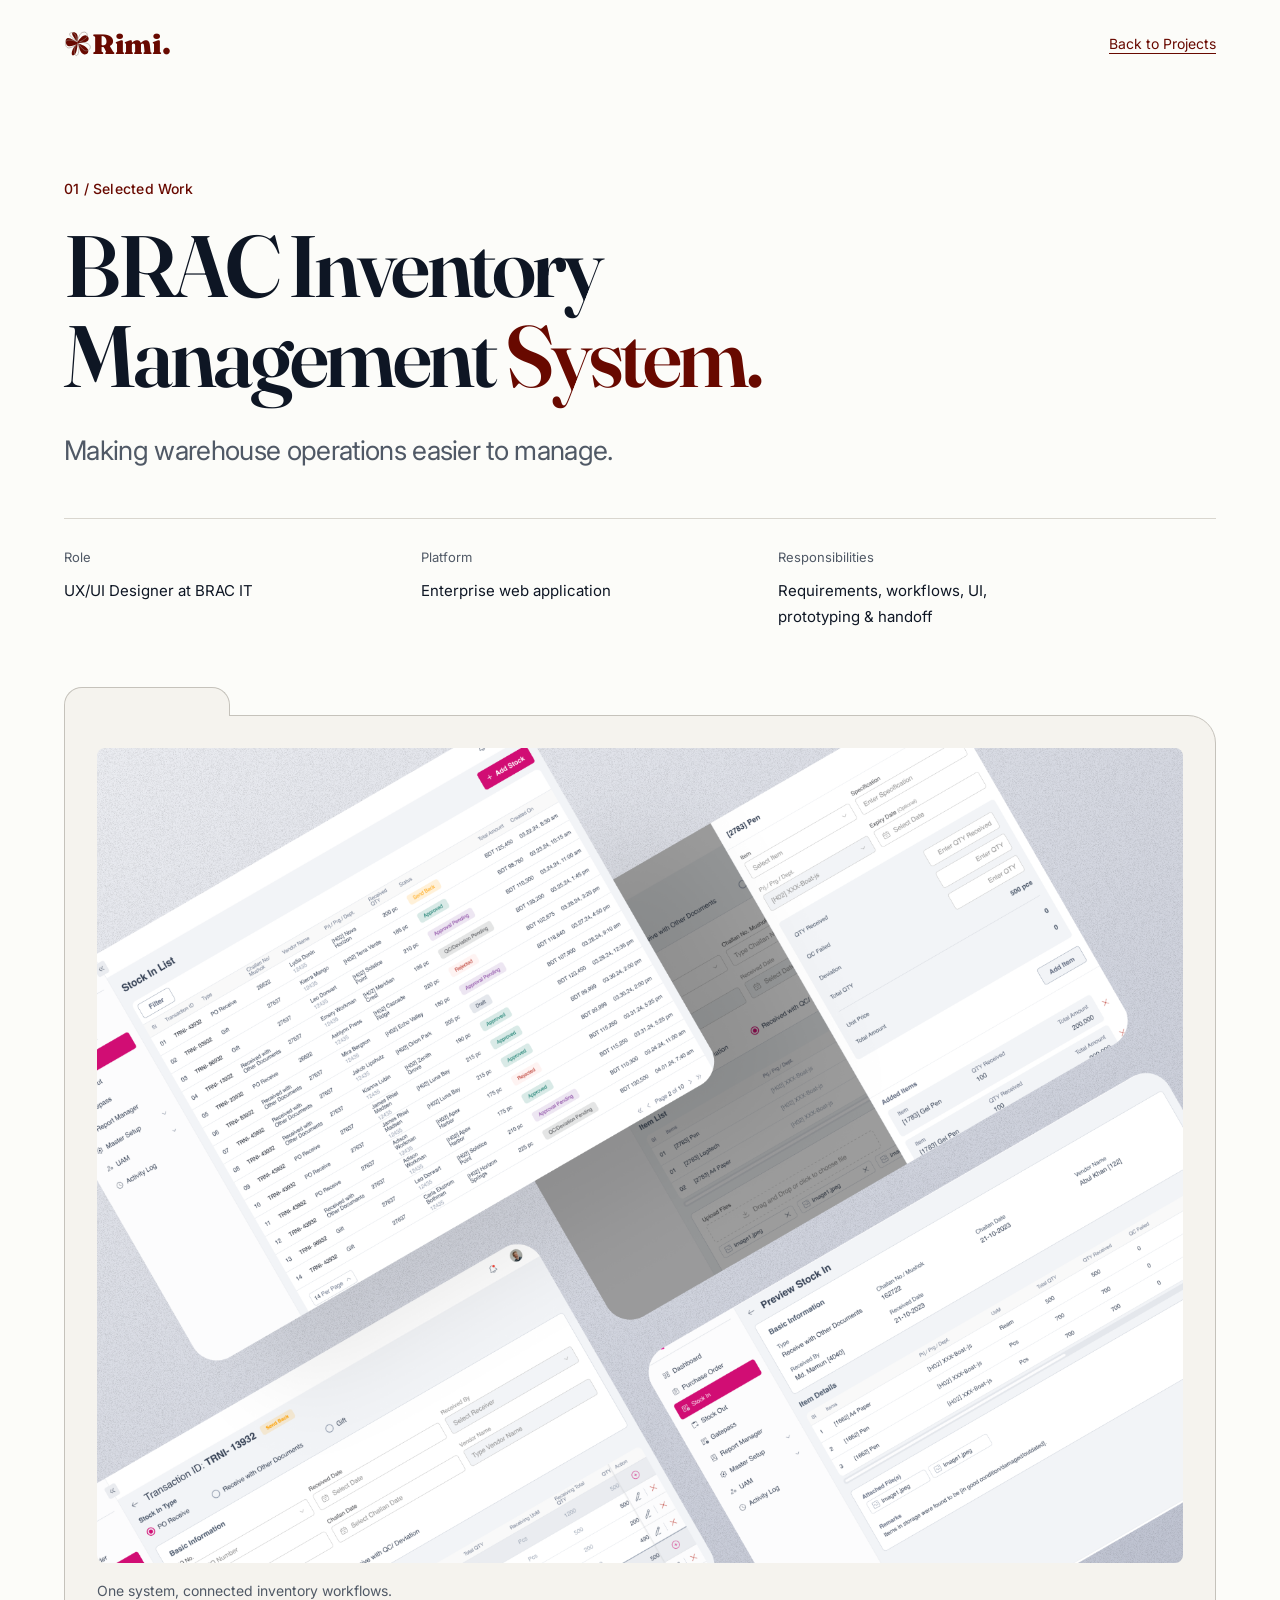
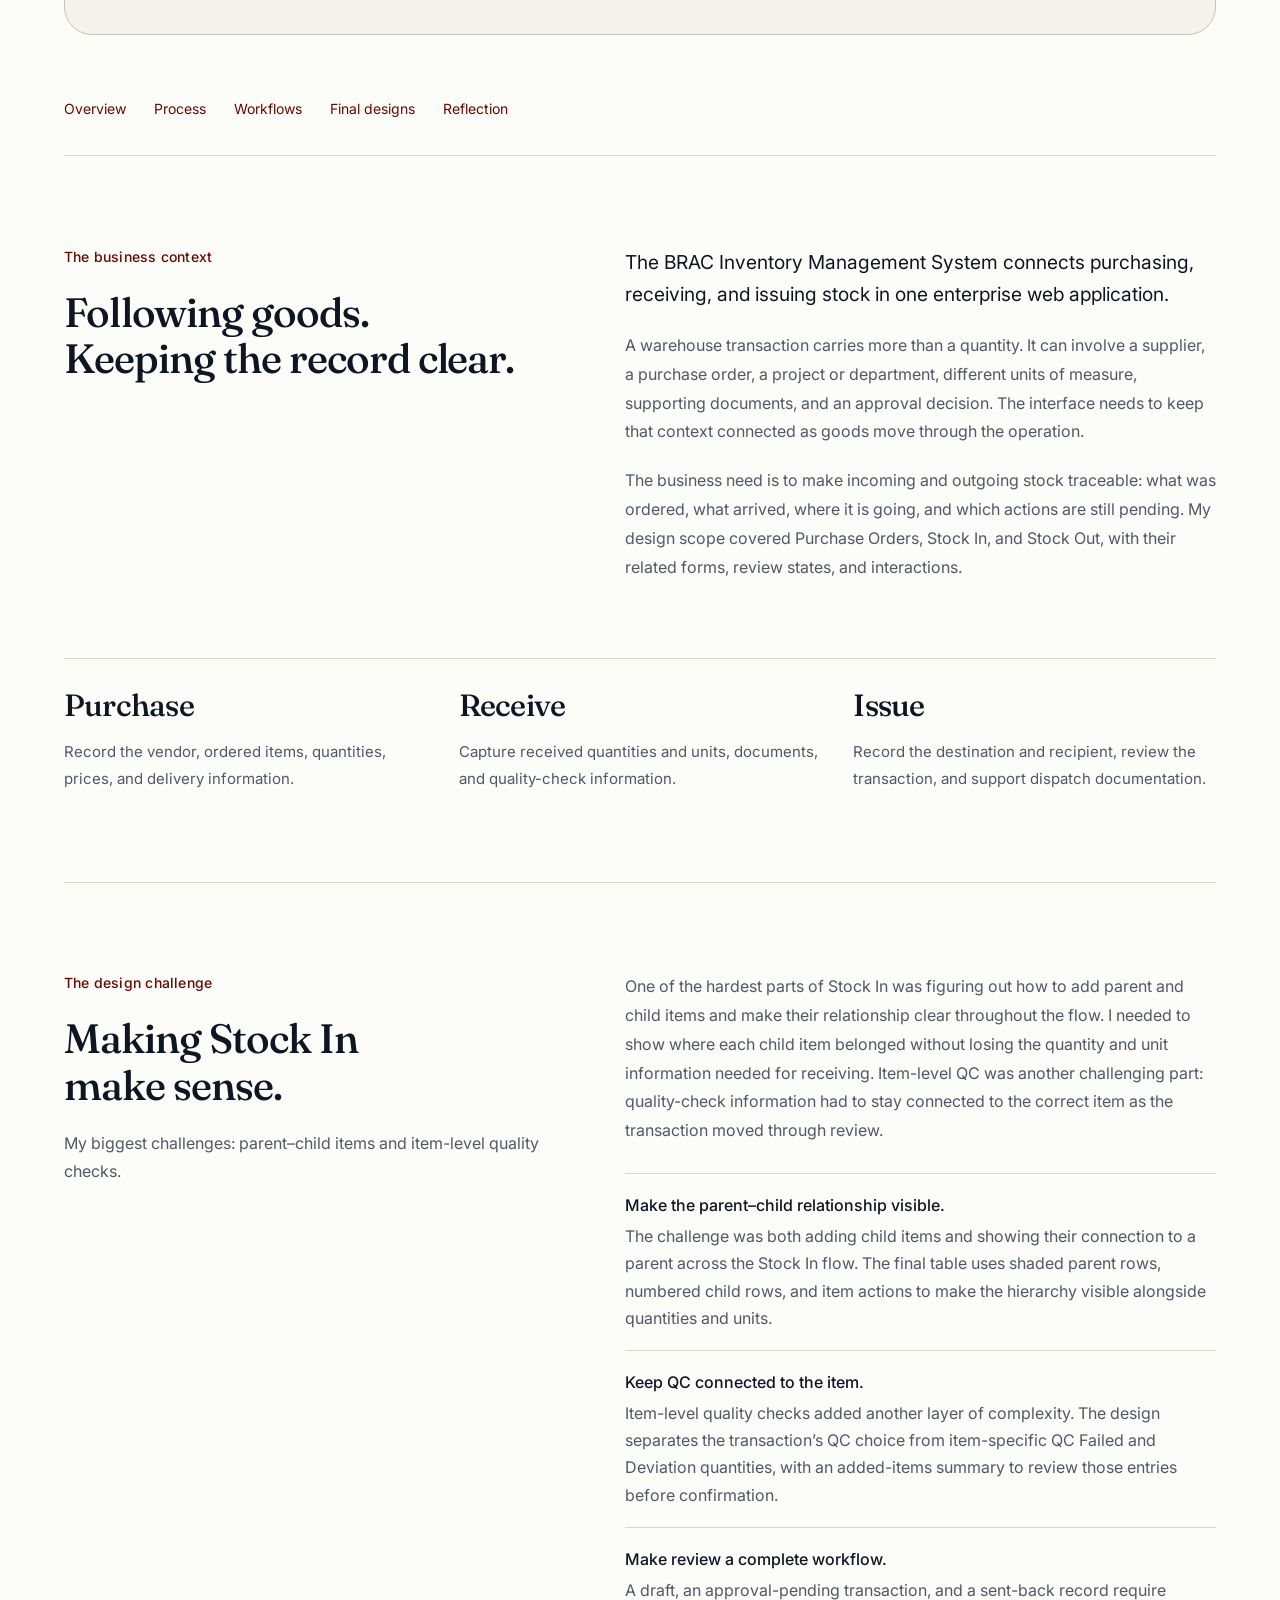
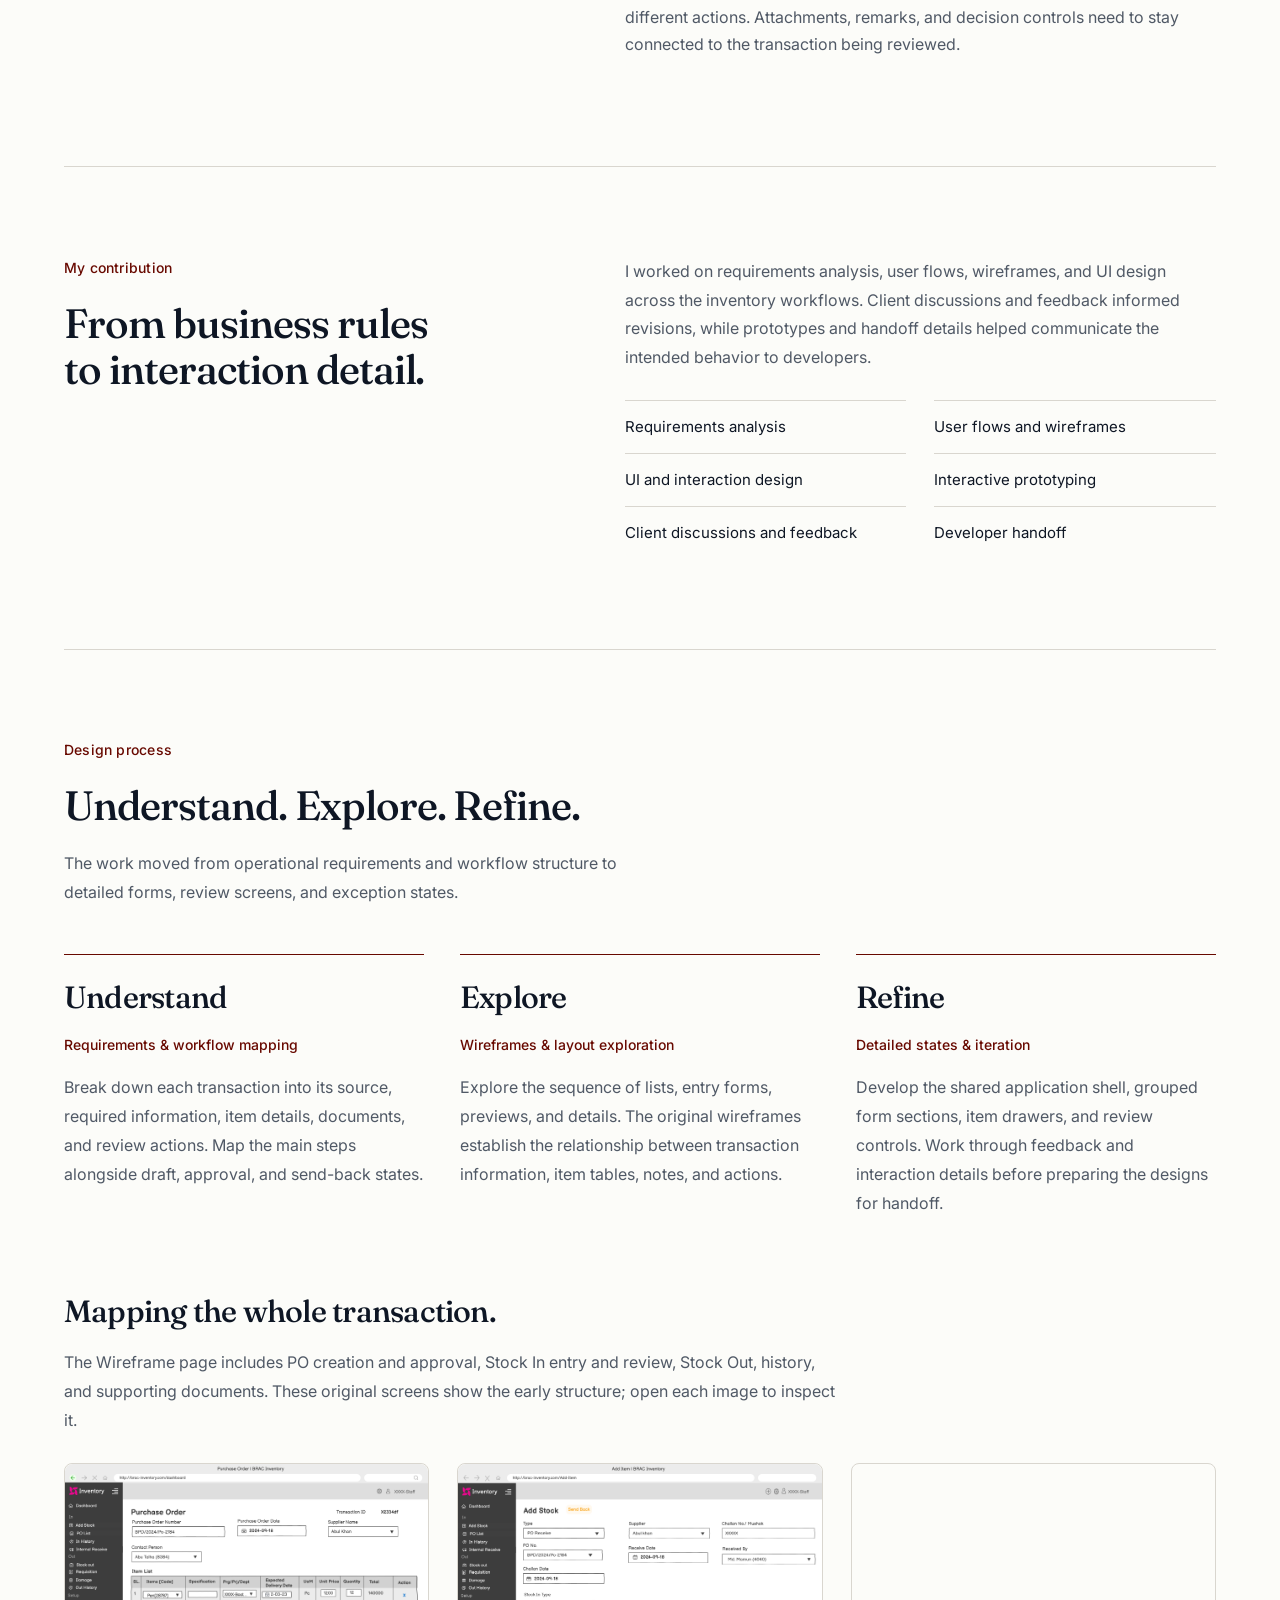
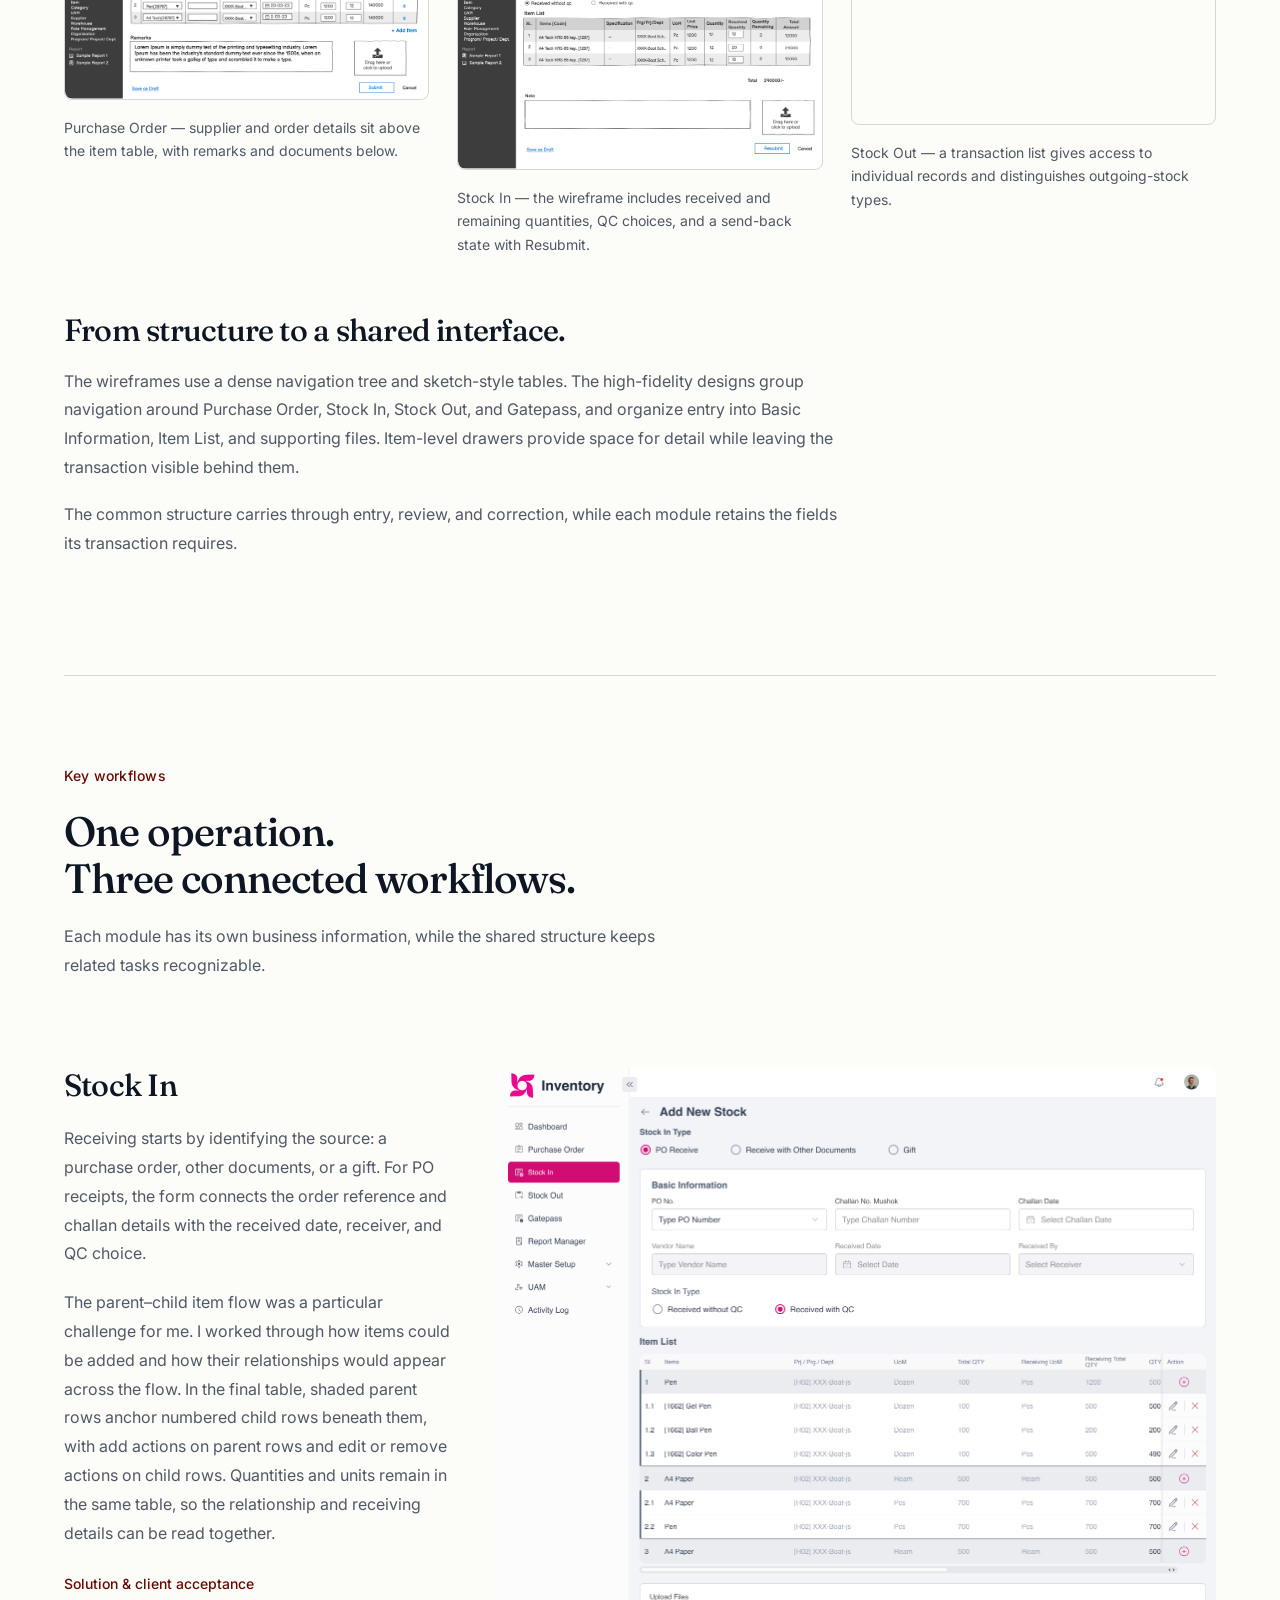
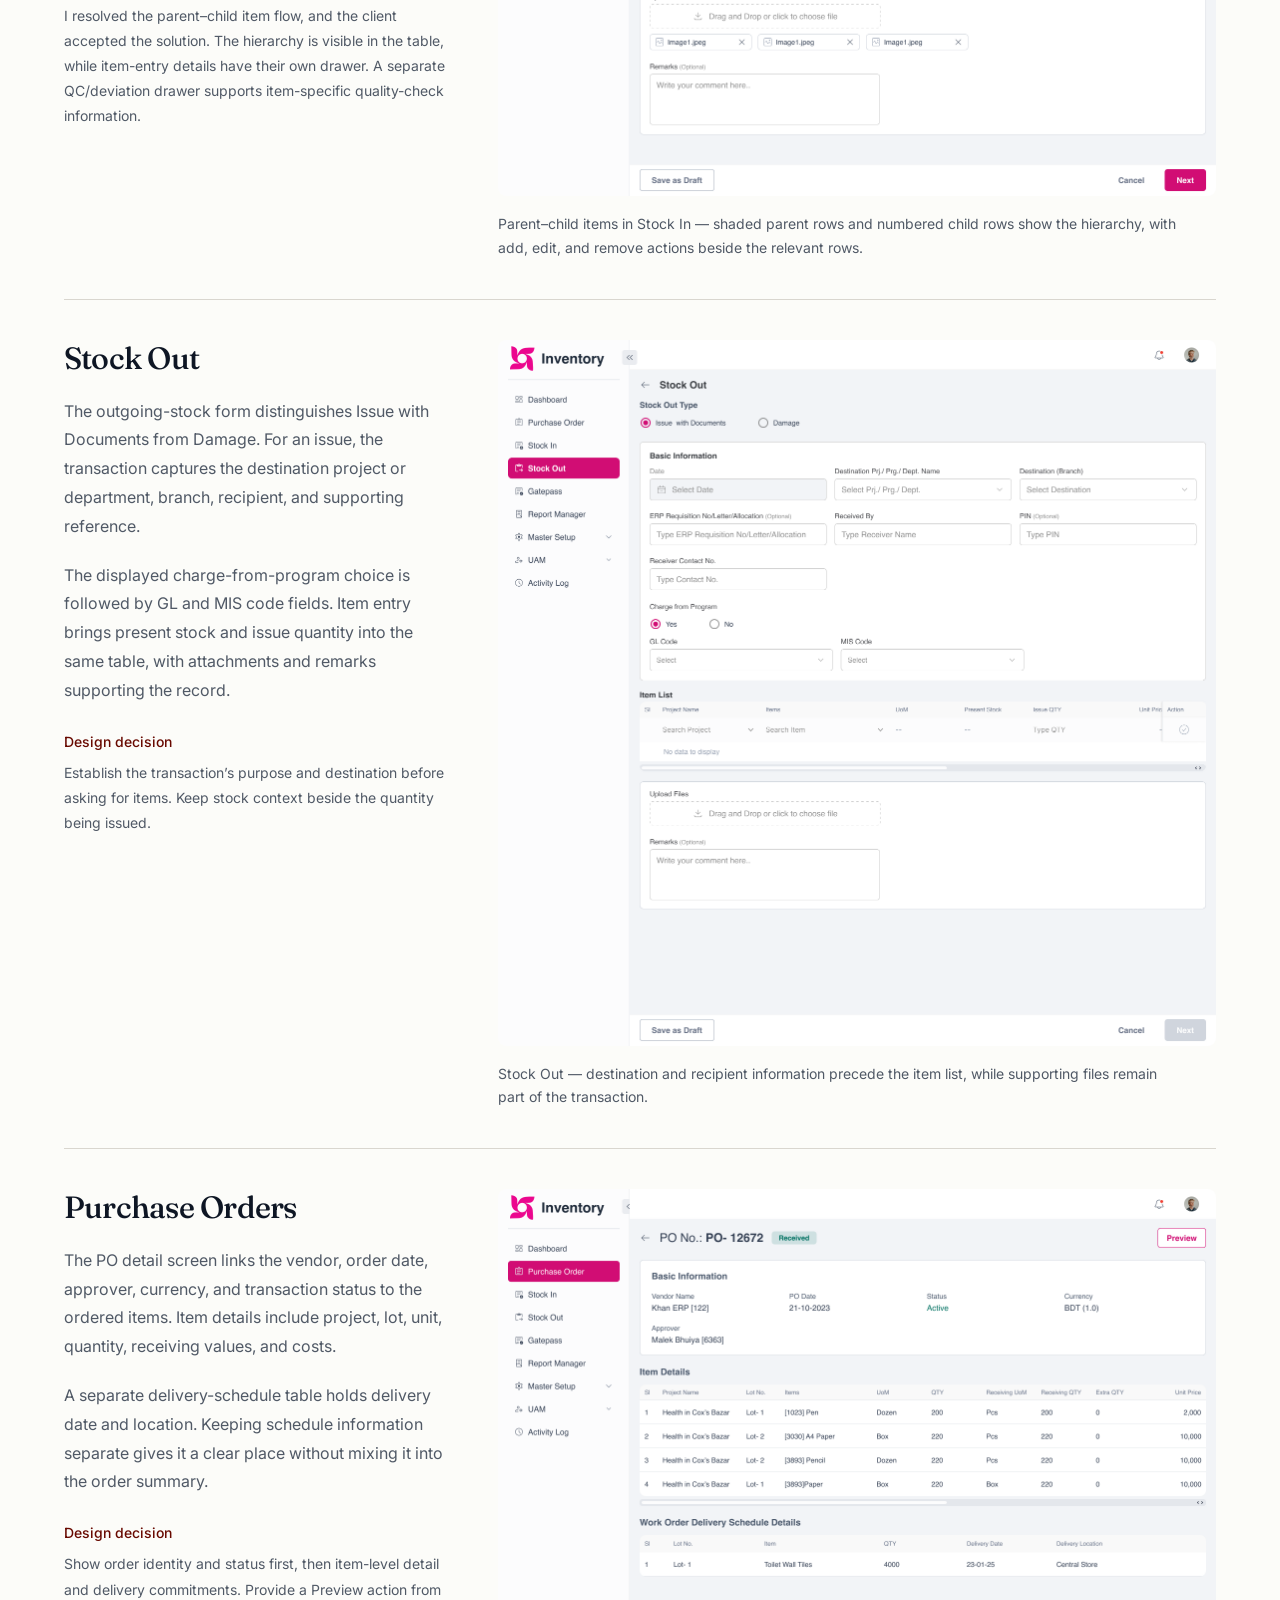
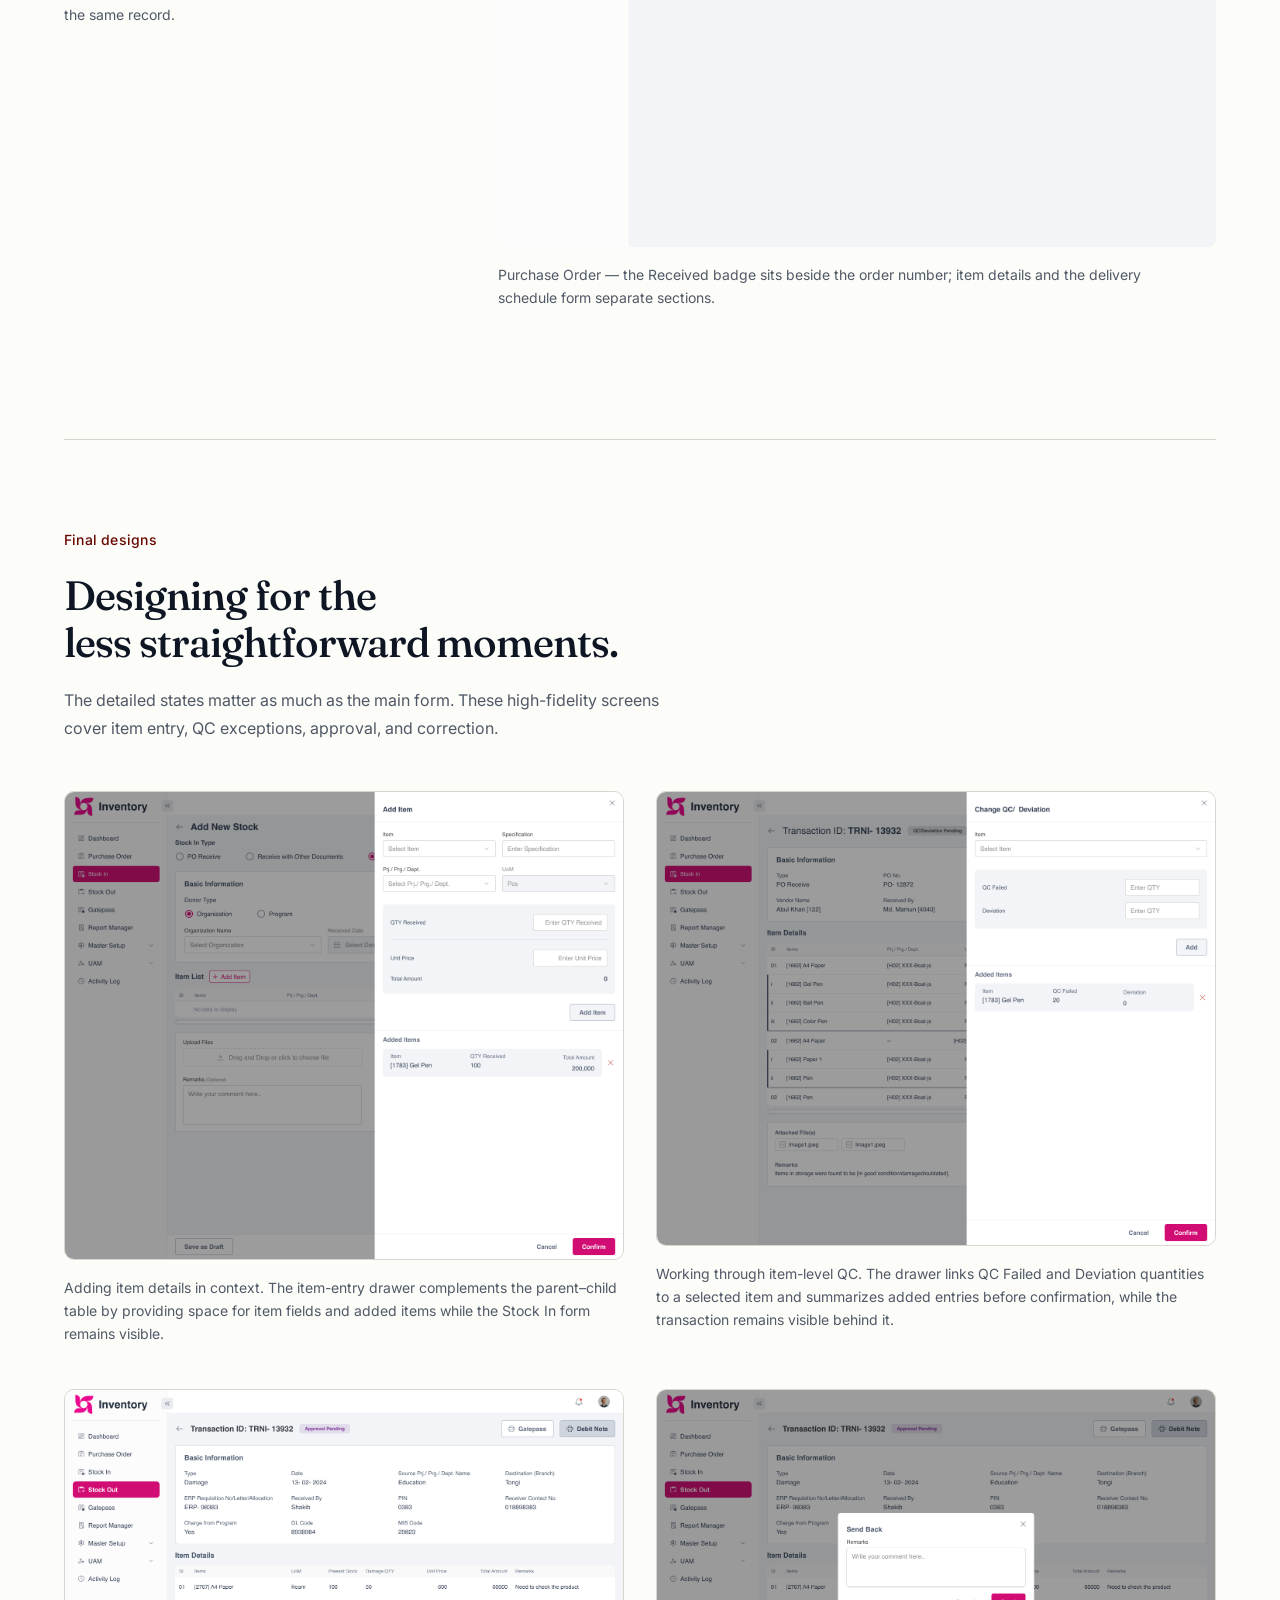
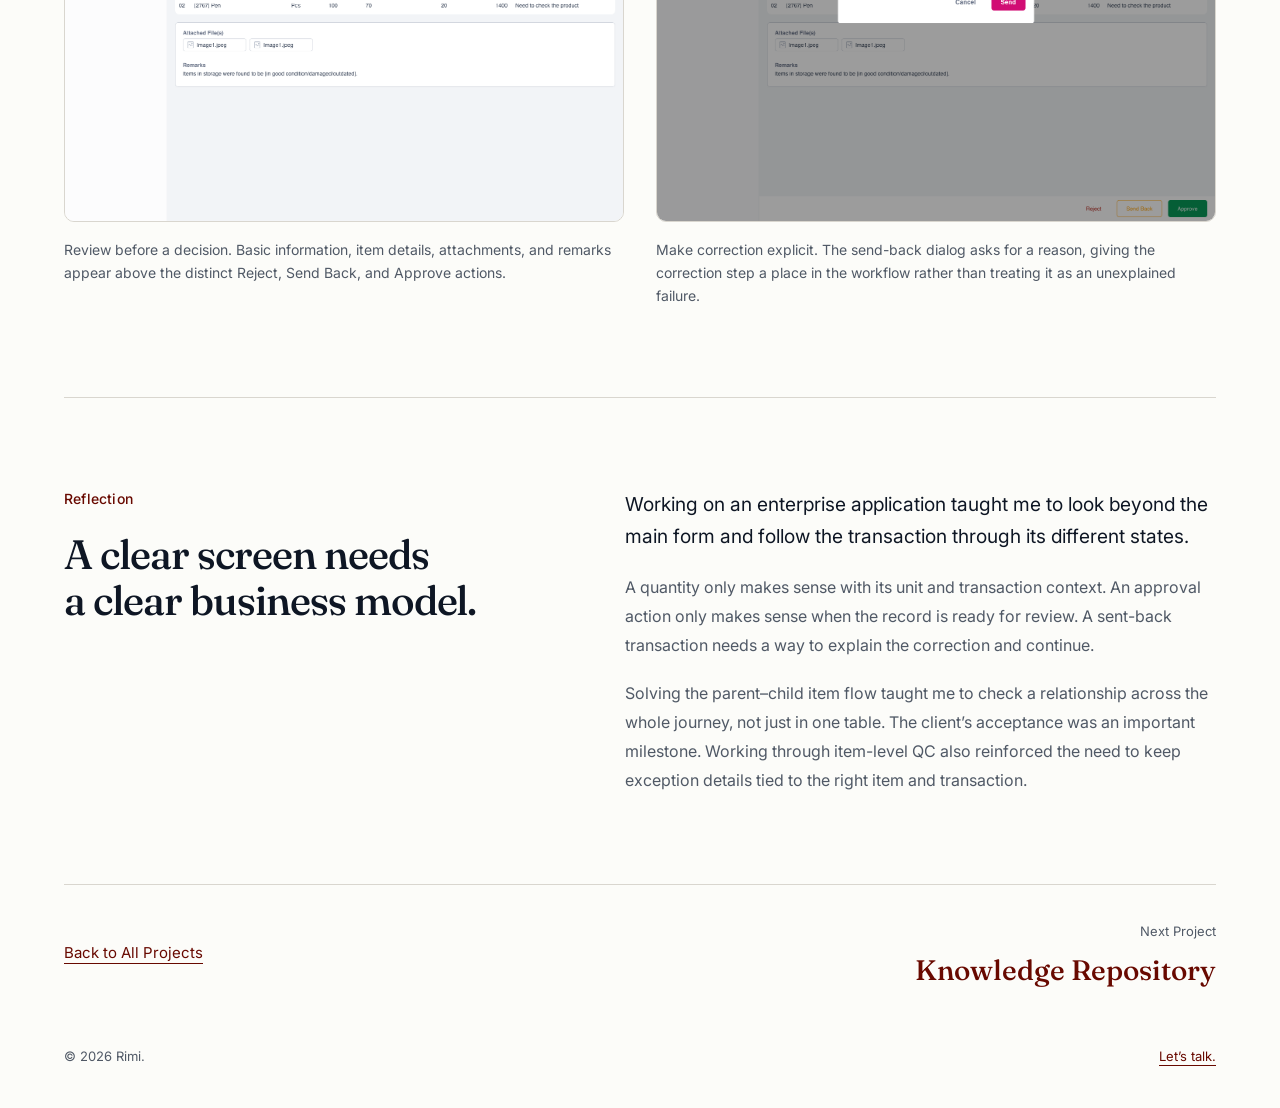
==== commit c5f373c1: "Match inventory case study logo to homepage" ====
--- a/projects/inventory/index.html
+++ b/projects/inventory/index.html
@@ -8,12 +8,17 @@
   <link rel="stylesheet" href="../project.css">
   <link rel="stylesheet" href="../inventory.css?v=20261121-figma-analysis">
   <script src="../inventory.js?v=20261121-figma-analysis" defer></script>
+<style id="case-home-wordmark">
+.case-wordmark { display:inline-flex; align-items:center; gap:0; text-decoration:none; font-family:Fraunces,Georgia,serif; font-size:28px; font-style:normal; font-weight:900; letter-spacing:-.01em; line-height:1.232; color:oklch(20% 0.03 260); }
+.case-wordmark .logo-flower { display:block; width:28px; height:28px; flex:none; }
+.case-wordmark .logo-dot { color:oklch(33% 0.13 35); }
+</style>
 </head>
 <body class="inventory-case">
   <a class="case-skip" href="#case-main">Skip to case study</a>
   <div class="case-reading-progress" aria-hidden="true"></div>
   <nav class="case-nav" aria-label="Case study navigation">
-    <a class="case-wordmark" href="../../" aria-label="Rimi — portfolio home"><img src="../../assets/brand/rimi-floral-logo.svg" alt="Rimi" width="162" height="55"></a>
+    <a class="case-wordmark" href="../../" aria-label="Rimi — portfolio home"><svg xmlns="http://www.w3.org/2000/svg" viewBox="302 93 207 197" width="28" height="28" class="logo-flower" aria-hidden="true"><path d="M401 180C384 156 353 118 364 107C372 100 389 105 396 116C407 133 404 156 401 180Z" fill="oklch(33% 0.13 35)"/><path d="M393 168C371 156 339 128 344 116C348 104 370 105 381 117C392 132 396 155 393 168Z" fill="none" stroke="#9A8880" stroke-width="4" stroke-linecap="round" stroke-linejoin="round"/><path d="M398 184C414 159 439 123 464 128C481 131 491 151 480 166C465 185 426 184 398 184Z" fill="oklch(33% 0.13 35)"/><path d="M402 169C406 146 421 109 441 105C462 99 475 111 474 128C474 149 444 161 420 176" fill="none" stroke="#9A8880" stroke-width="4" stroke-linecap="round" stroke-linejoin="round"/><path d="M405 185C430 198 466 208 478 231C489 253 474 271 453 269C426 268 414 226 405 185Z" fill="oklch(33% 0.13 35)"/><path d="M420 176C445 179 481 184 492 200C503 216 492 235 478 240C451 250 432 222 410 189" fill="none" stroke="#9A8880" stroke-width="4" stroke-linecap="round" stroke-linejoin="round"/><path d="M402 187C402 214 395 261 377 273C360 283 356 267 361 247C366 223 383 200 402 187Z" fill="oklch(33% 0.13 35)"/><path d="M410 189C414 219 414 262 400 274C389 284 378 267 378 249C377 231 383 213 389 201" fill="none" stroke="#9A8880" stroke-width="4" stroke-linecap="round" stroke-linejoin="round"/><path d="M403 180C380 172 345 138 323 150C309 157 314 187 324 200C338 217 375 200 403 193V180Z" fill="oklch(33% 0.13 35)"/><path d="M389 201C368 210 341 229 325 217C314 209 308 184 316 172C331 153 364 168 384 169" fill="none" stroke="#9A8880" stroke-width="4" stroke-linecap="round" stroke-linejoin="round"/></svg><span>Rimi<span class="logo-dot">.</span></span></a>
     <a class="case-back" href="../../#work">Back to Projects</a>
   </nav>
   <main id="case-main">
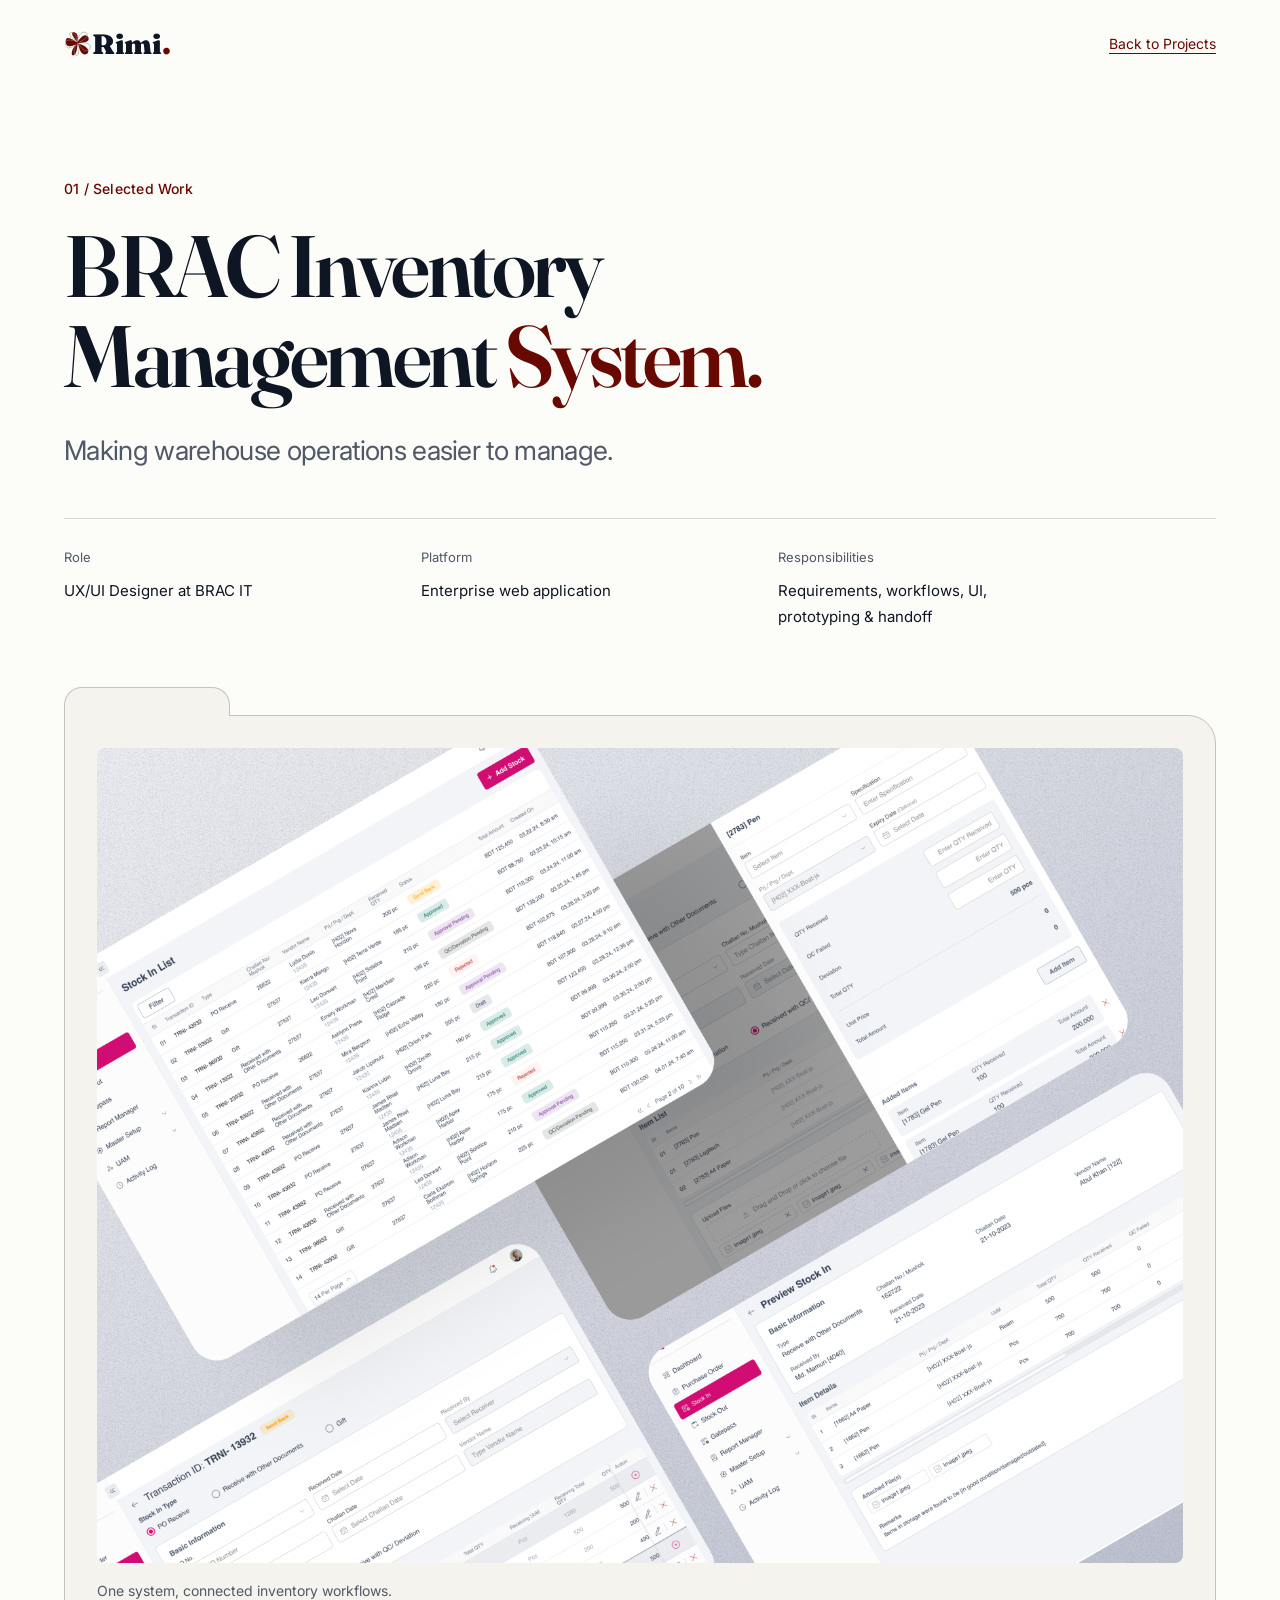
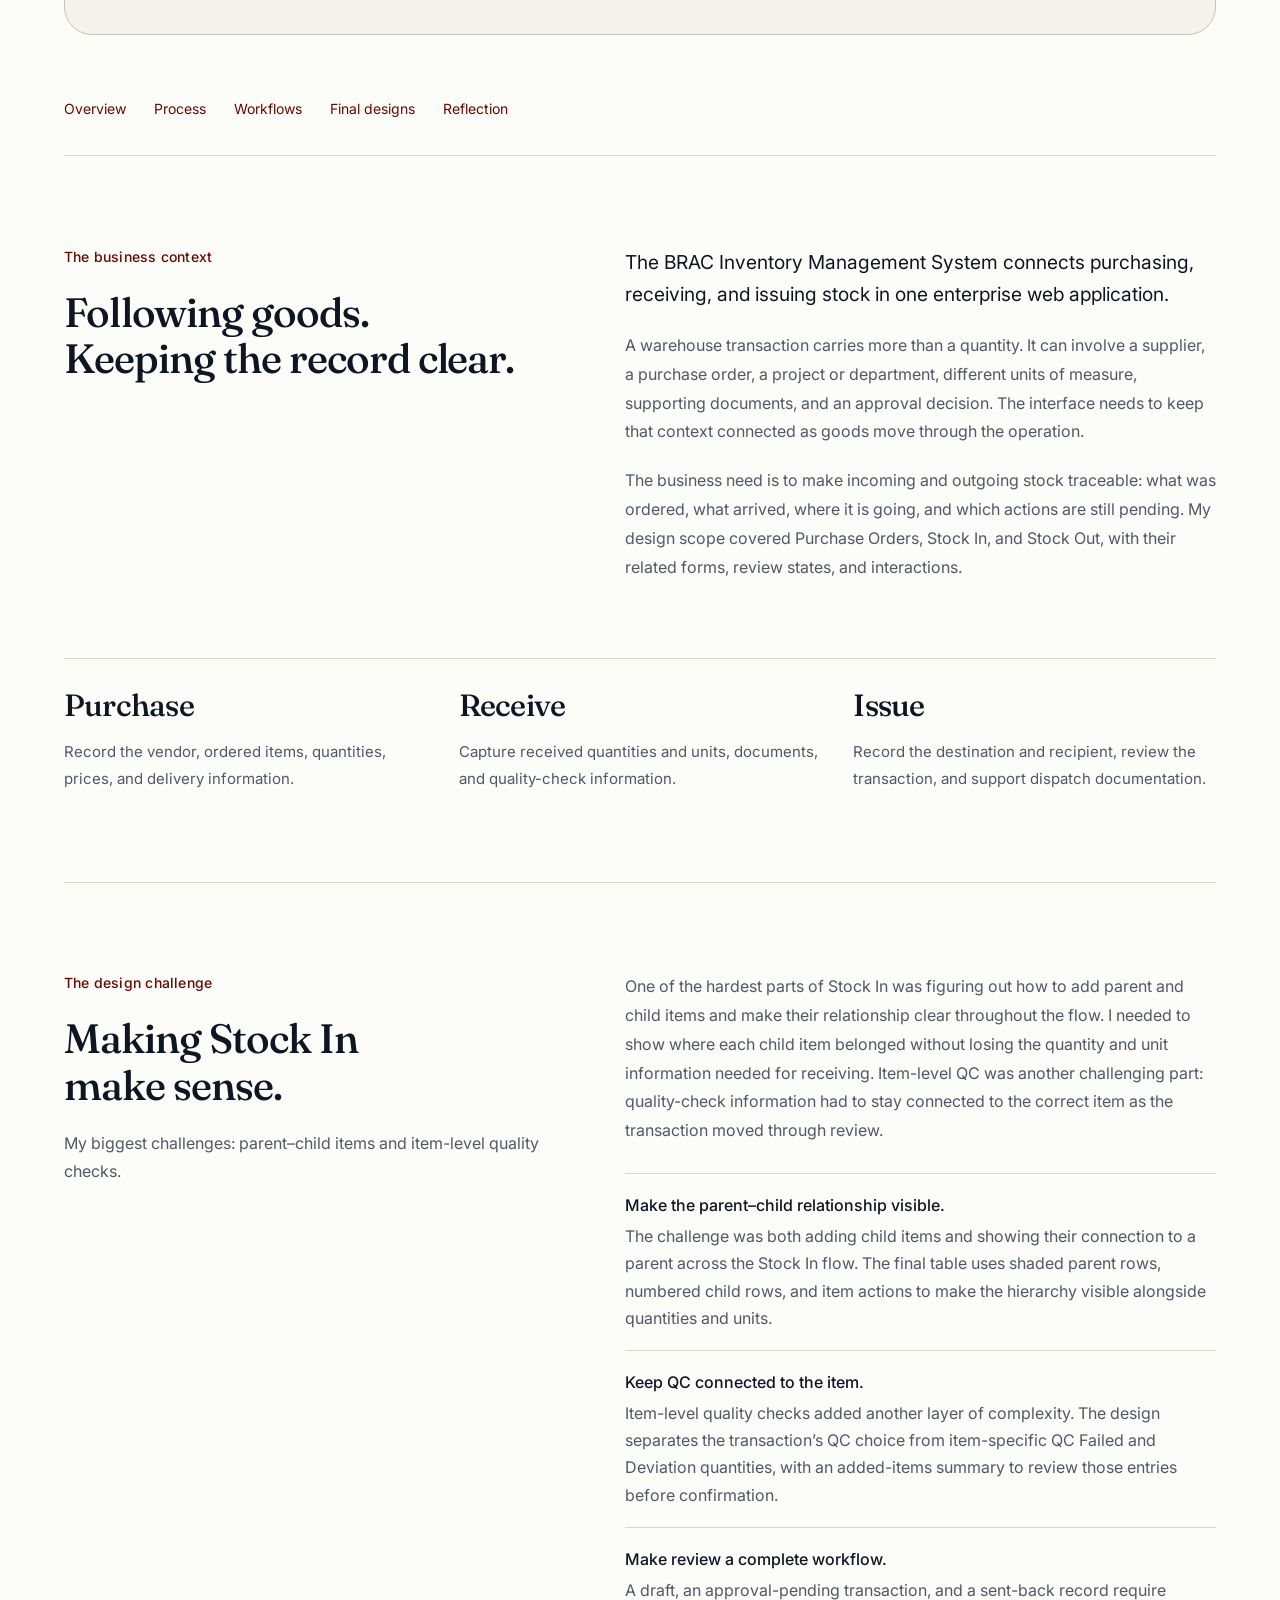
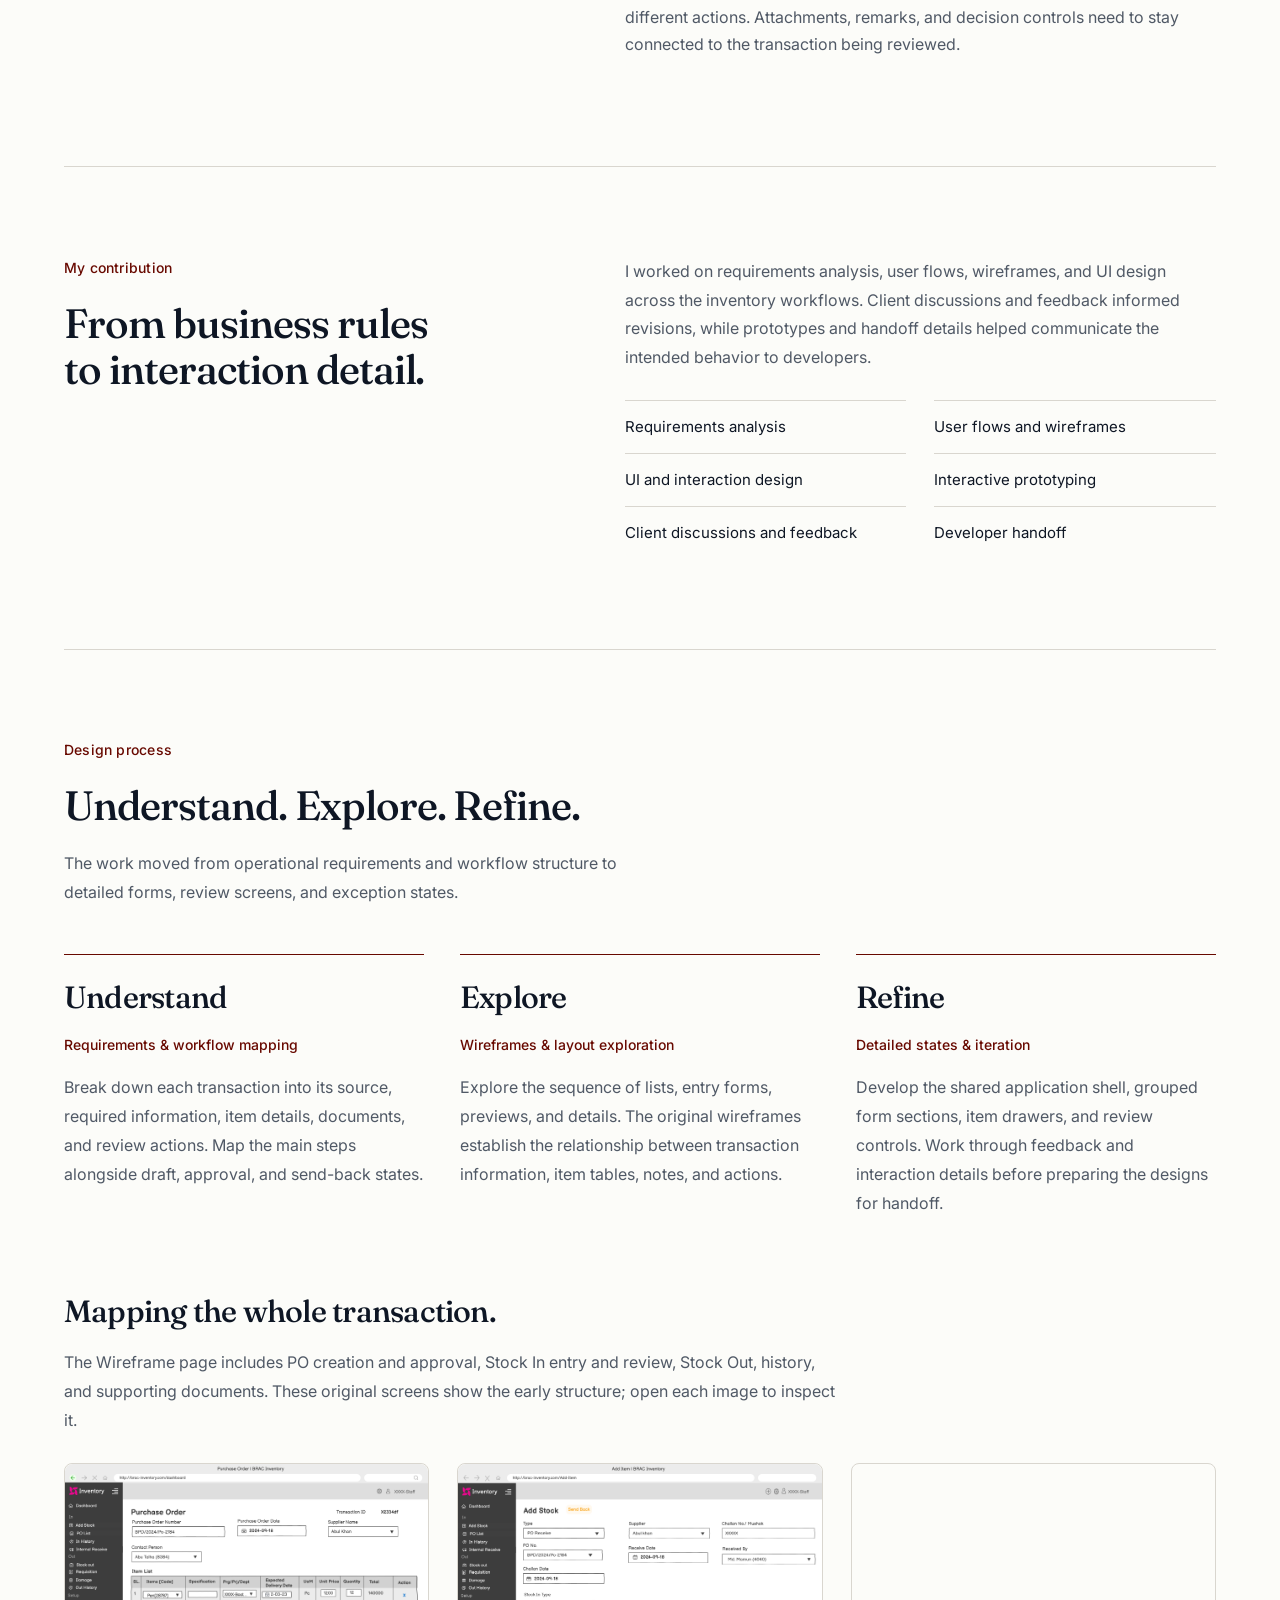
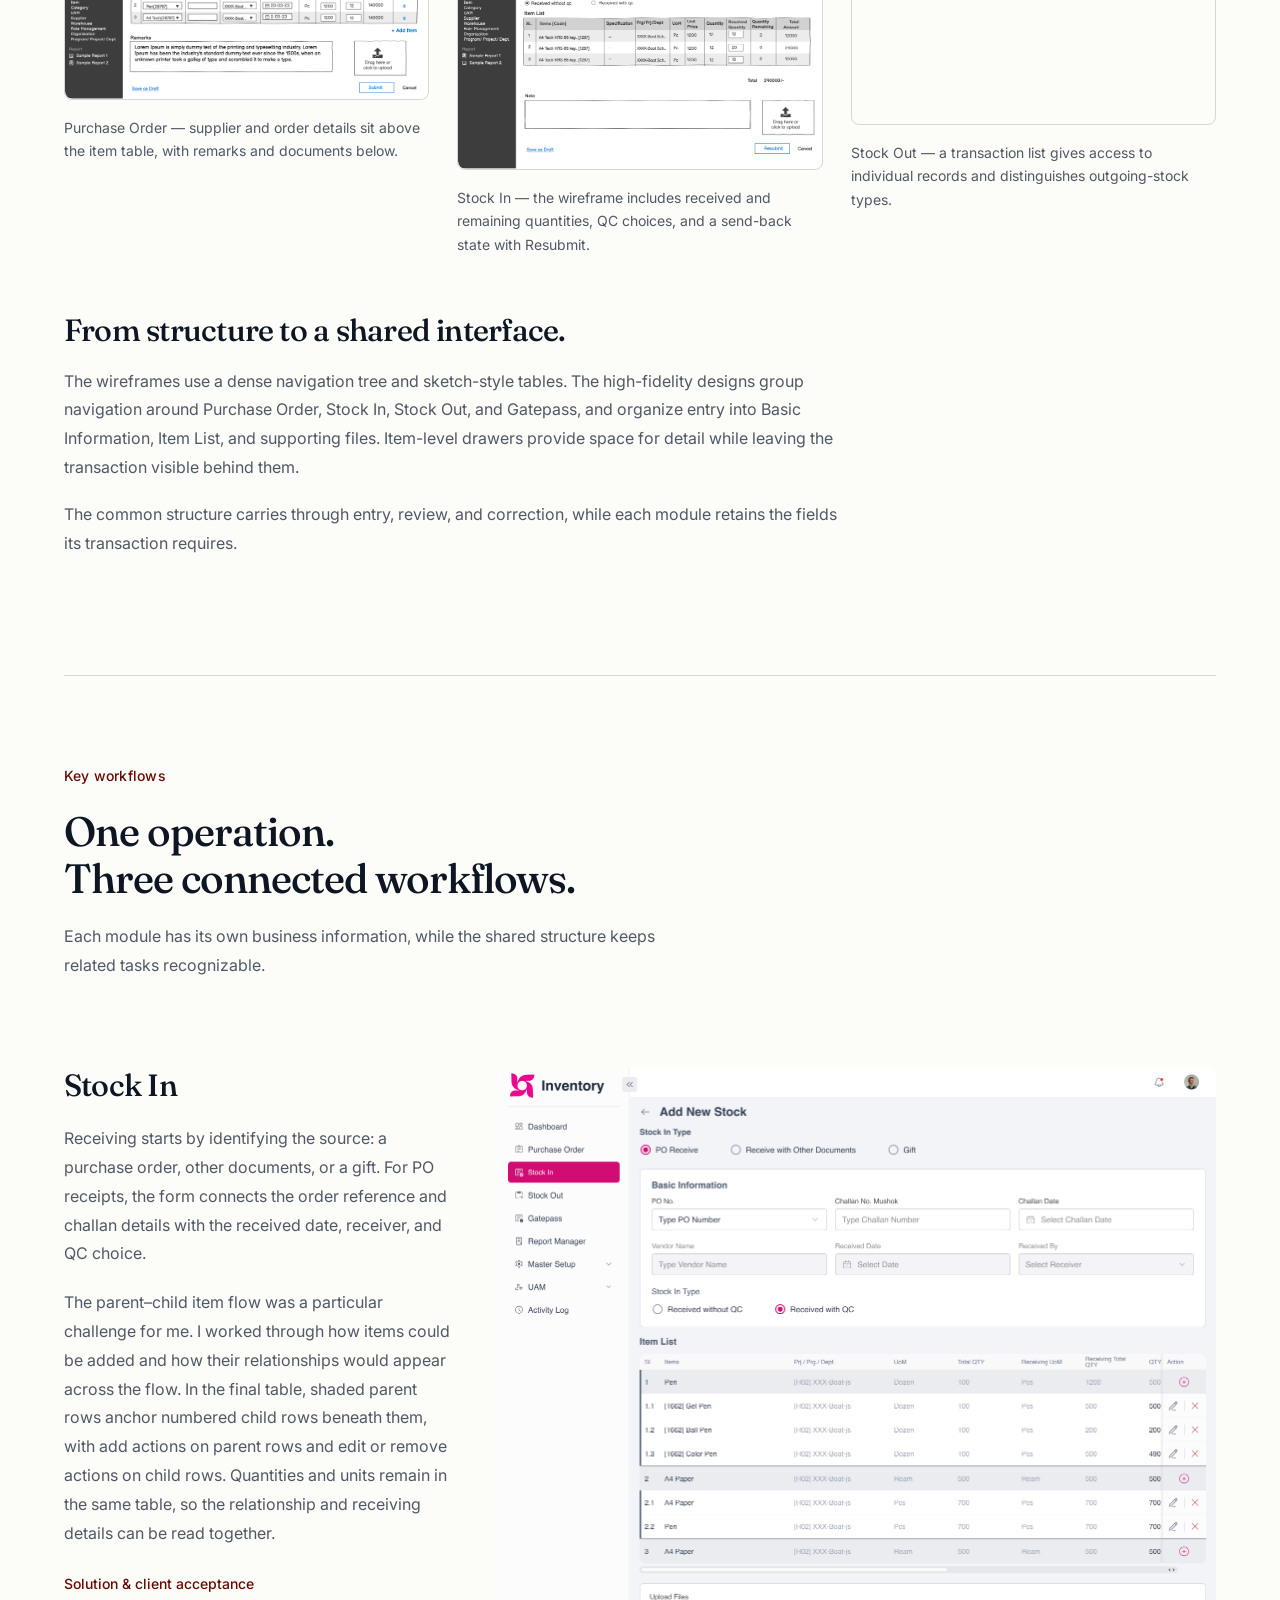
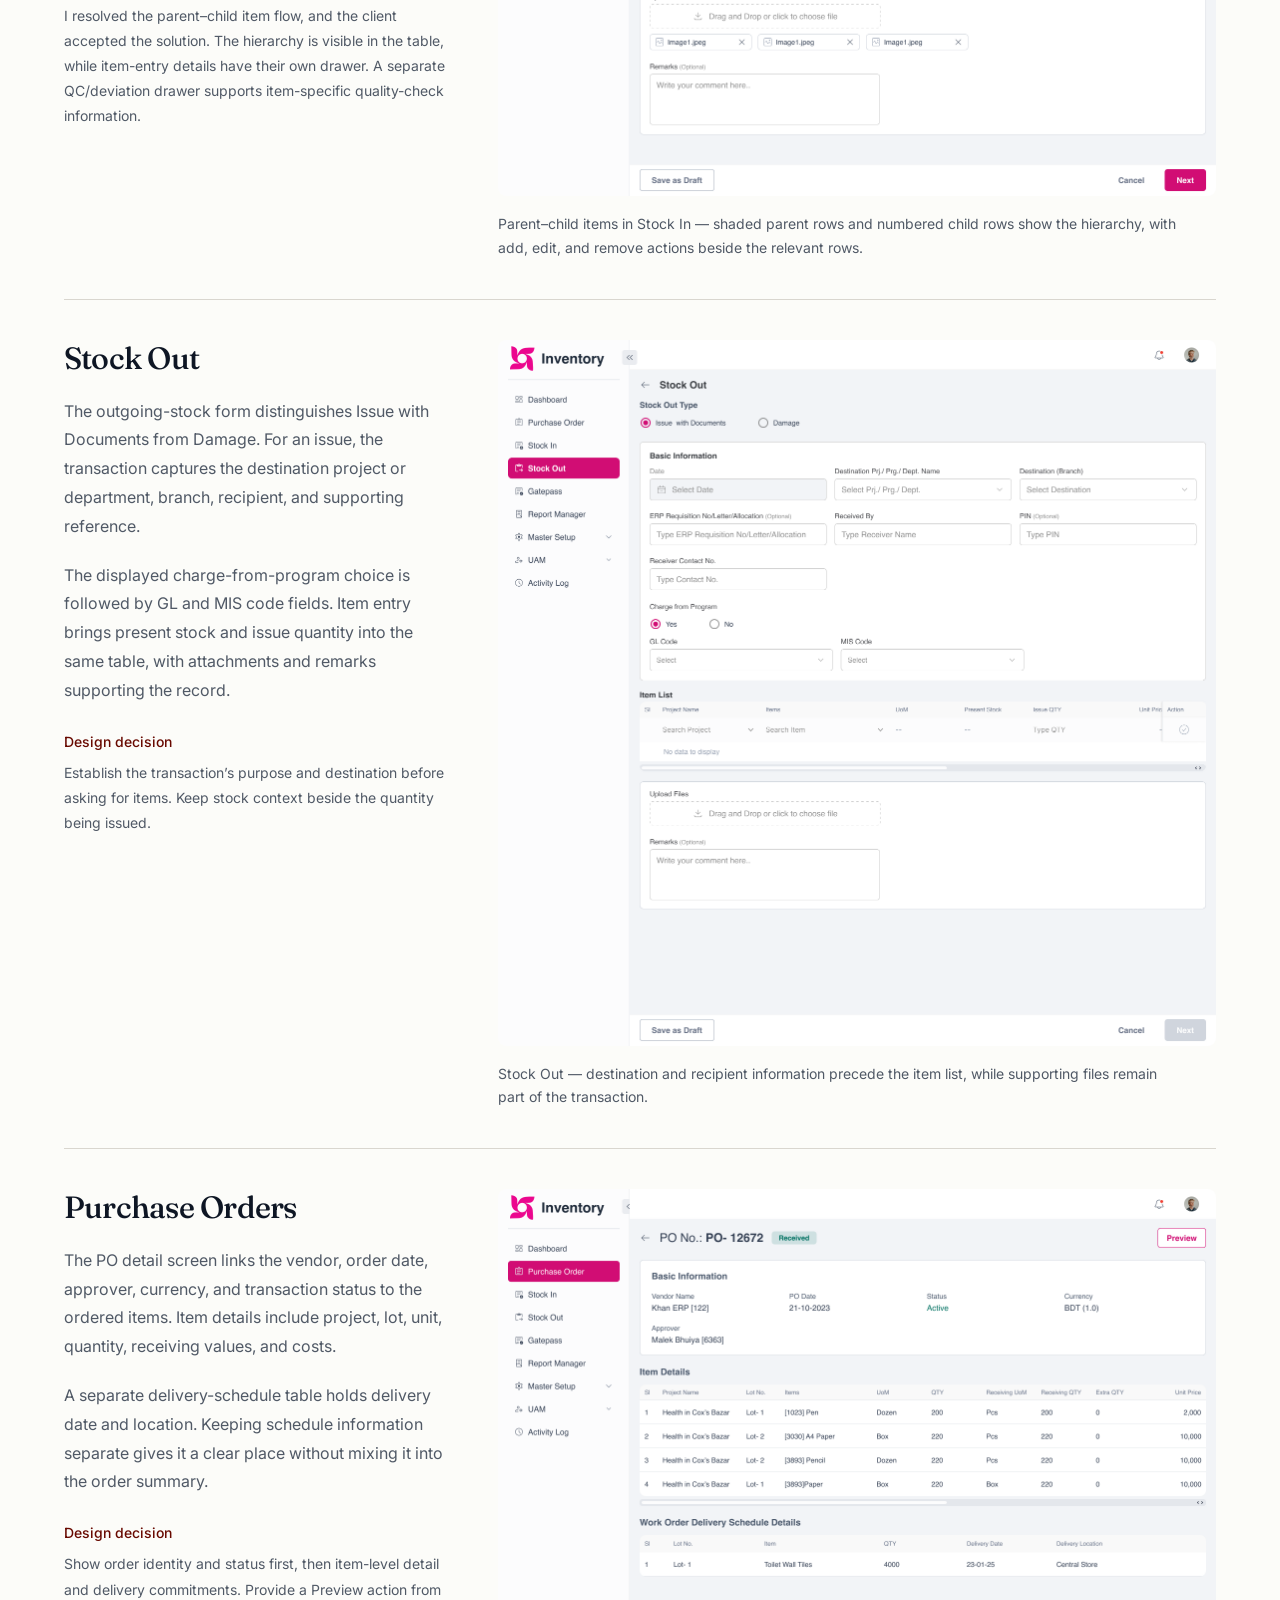
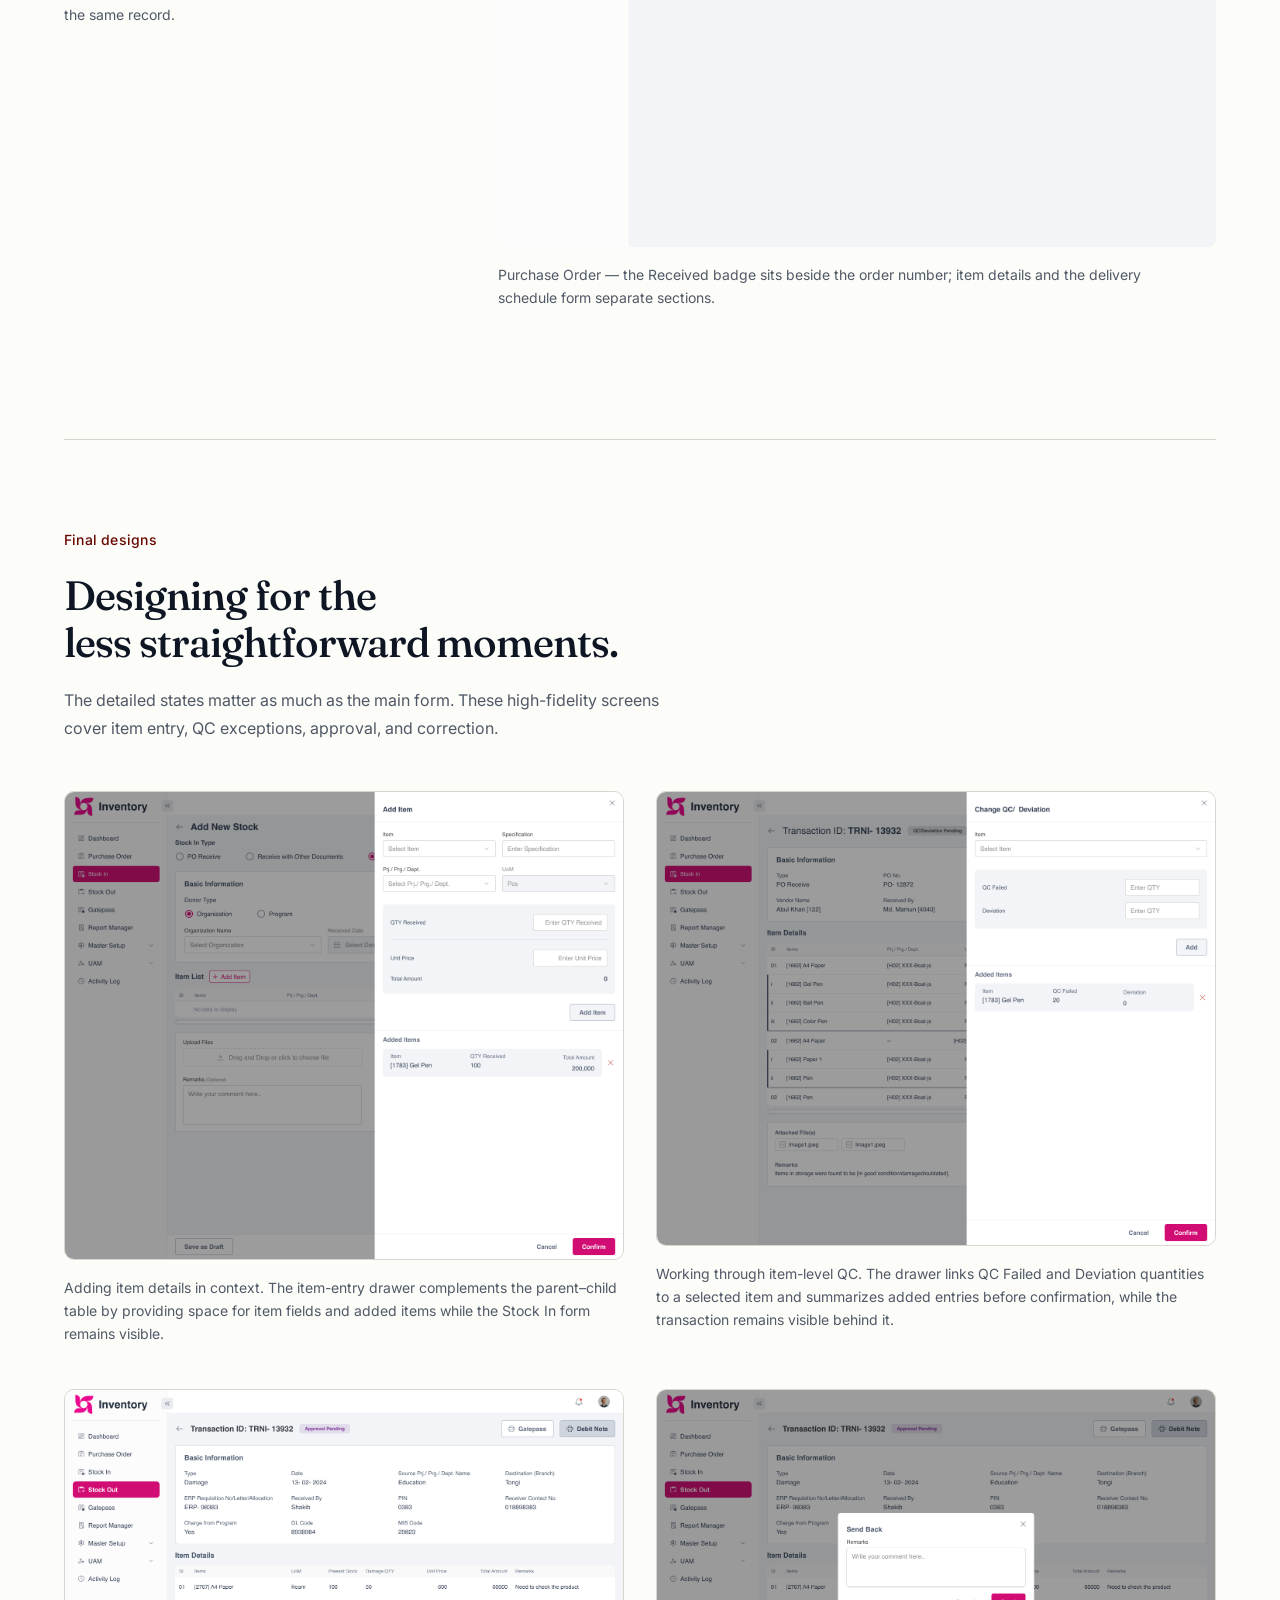
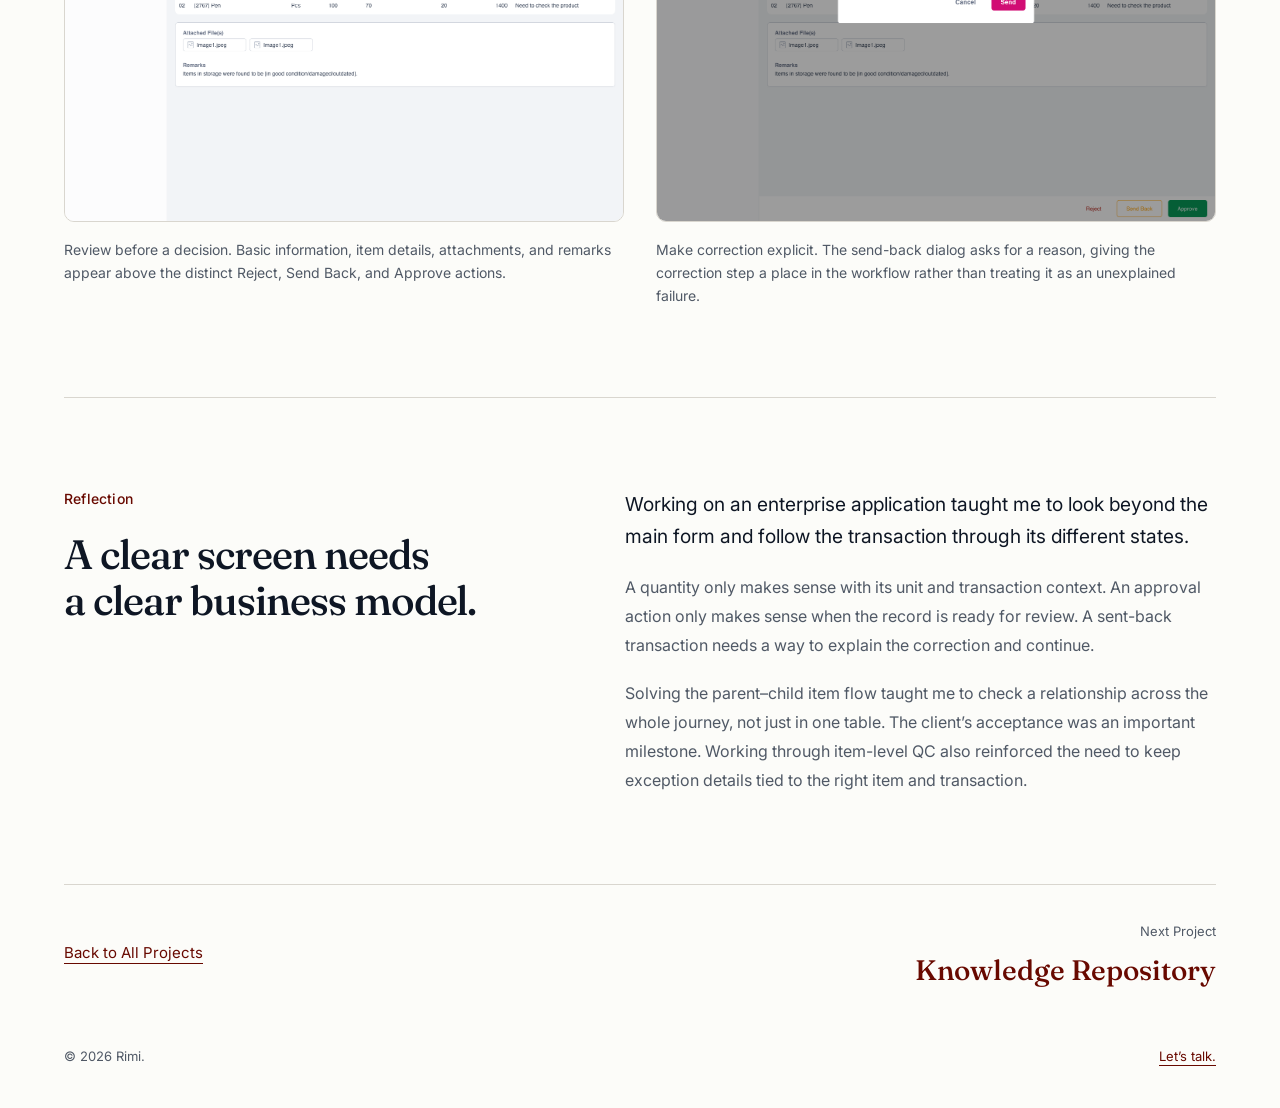
==== commit a66b266a: "Preserve homepage ink color in case study wordmark" ====
--- a/projects/inventory/index.html
+++ b/projects/inventory/index.html
@@ -9,7 +9,7 @@
   <link rel="stylesheet" href="../inventory.css?v=20261121-figma-analysis">
   <script src="../inventory.js?v=20261121-figma-analysis" defer></script>
 <style id="case-home-wordmark">
-.case-wordmark { display:inline-flex; align-items:center; gap:0; text-decoration:none; font-family:Fraunces,Georgia,serif; font-size:28px; font-style:normal; font-weight:900; letter-spacing:-.01em; line-height:1.232; color:oklch(20% 0.03 260); }
+.inventory-case .case-wordmark { display:inline-flex; align-items:center; gap:0; text-decoration:none; font-family:Fraunces,Georgia,serif; font-size:28px; font-style:normal; font-weight:900; letter-spacing:-.01em; line-height:1.232; color:oklch(20% 0.03 260); }
 .case-wordmark .logo-flower { display:block; width:28px; height:28px; flex:none; }
 .case-wordmark .logo-dot { color:oklch(33% 0.13 35); }
 </style>
